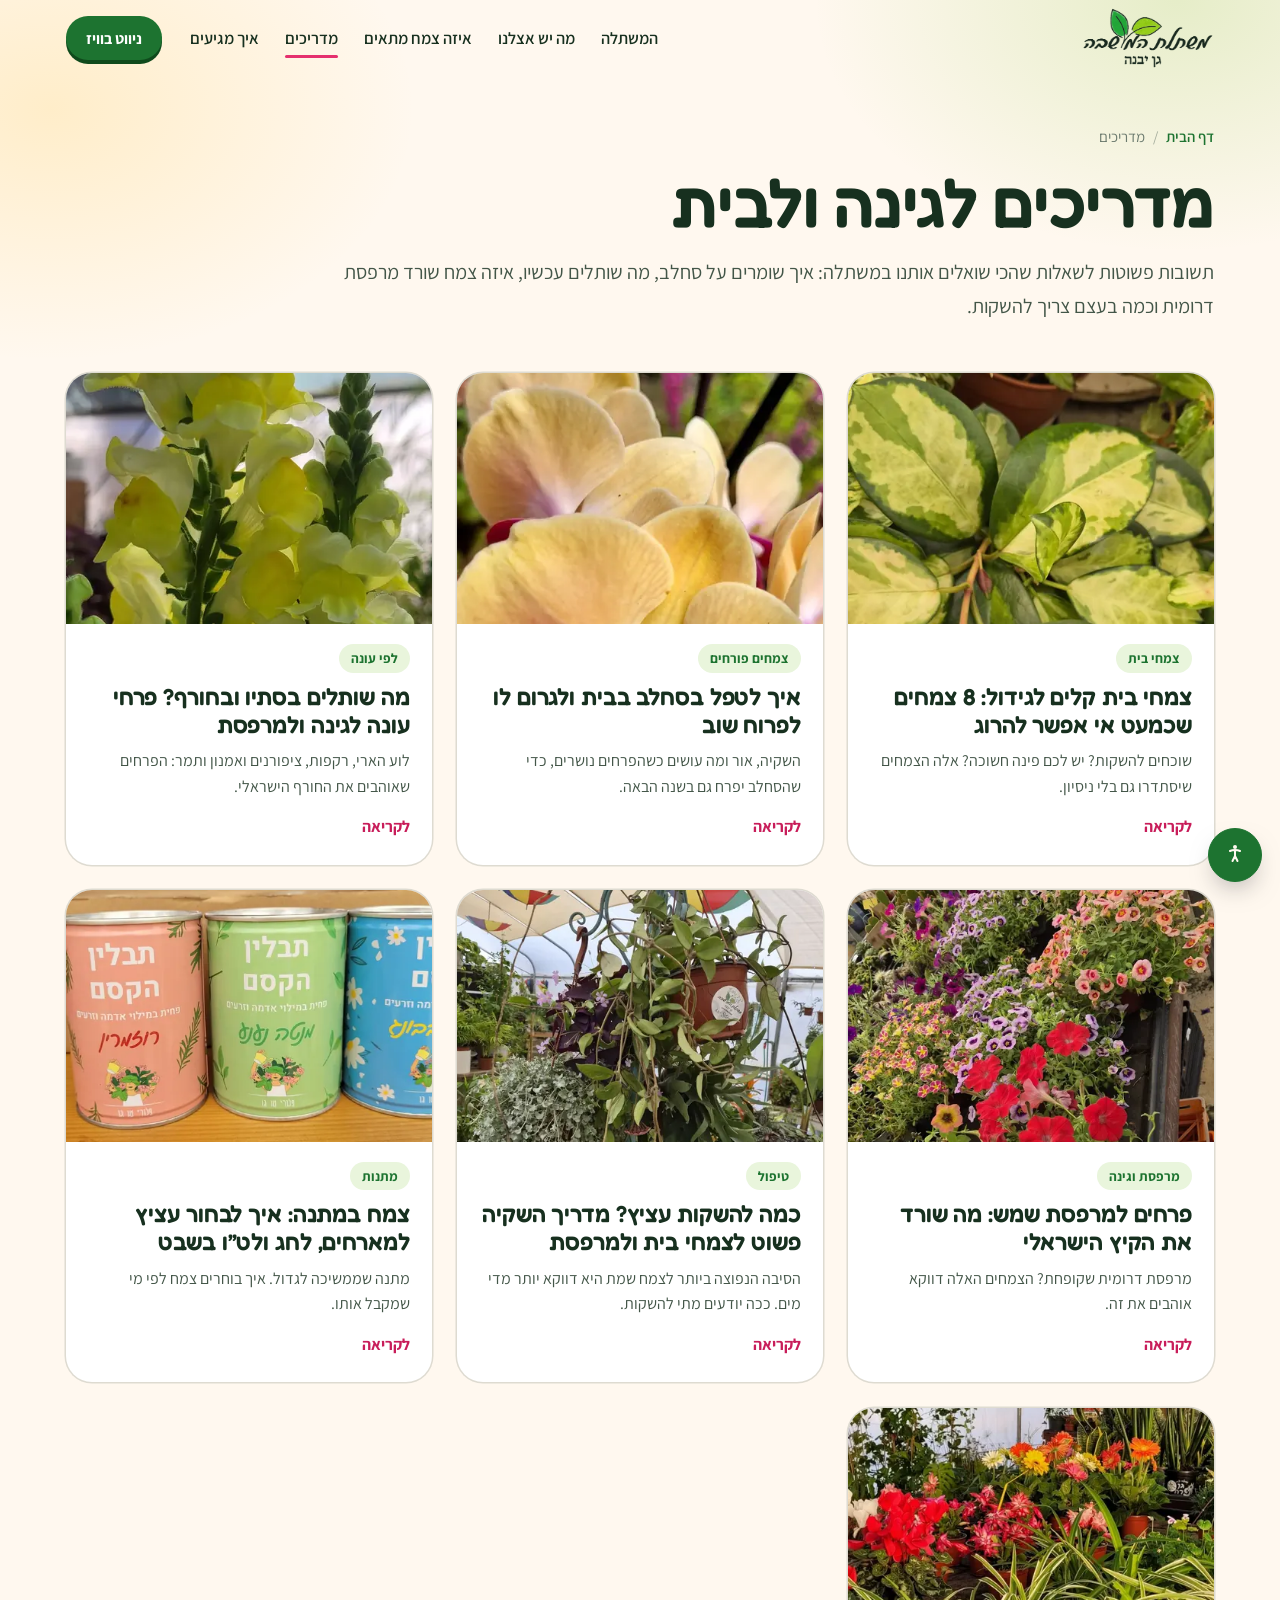
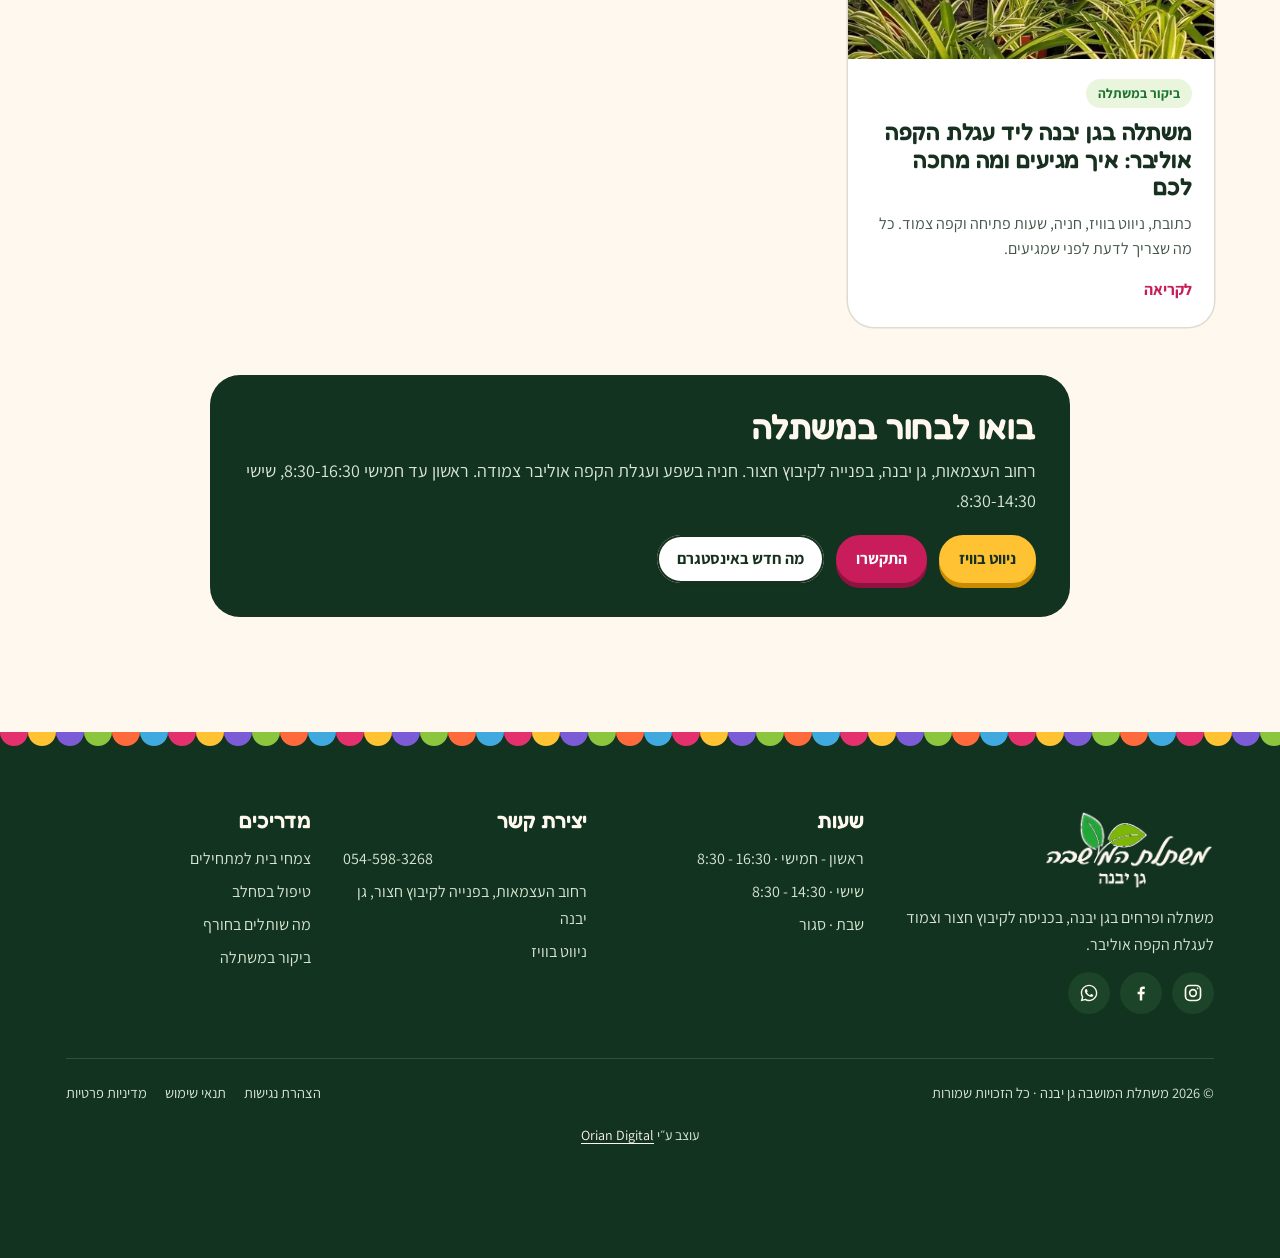
==== blog/index.html @ 73ff0199 "Initial site: Moshava plant nursery, Gan Yavne Co-Authored-By: Claude Opus 5.5 <noreply@anthropic.co" ====
<!DOCTYPE html>
<html lang="he" dir="rtl" data-base="../">
<head>
<meta charset="UTF-8">
<meta name="viewport" content="width=device-width, initial-scale=1">
<meta http-equiv="Content-Security-Policy" content="default-src 'self'; base-uri 'self'; object-src 'none'; form-action 'self'; frame-src 'none'; img-src 'self' data:; script-src 'self'; style-src 'self' 'unsafe-inline'; font-src 'self'; connect-src 'self'; upgrade-insecure-requests">
<meta name="referrer" content="strict-origin-when-cross-origin">
<title>מדריכים לגינה ולבית | משתלת המושבה גן יבנה</title>
<meta name="description" content="מדריכים לגינה ולבית ממשתלת המושבה בגן יבנה: צמחי בית למתחילים, טיפול בסחלב, מה שותלים בכל עונה, פרחים למרפסת שמש, השקיה נכונה ורעיונות לצמח במתנה.">
<link rel="canonical" href="https://oriantoledano-ship-it.github.io/moshava-nursery/blog/">
<meta name="robots" content="index, follow, max-image-preview:large">
<meta property="og:type" content="website">
<meta property="og:locale" content="he_IL">
<meta property="og:site_name" content="משתלת המושבה גן יבנה">
<meta property="og:title" content="מדריכים לגינה ולבית | משתלת המושבה גן יבנה">
<meta property="og:description" content="מדריכים לגינה ולבית ממשתלת המושבה בגן יבנה: צמחי בית למתחילים, טיפול בסחלב, מה שותלים בכל עונה, פרחים למרפסת שמש, השקיה נכונה ורעיונות לצמח במתנה.">
<meta property="og:url" content="https://oriantoledano-ship-it.github.io/moshava-nursery/blog/">
<meta property="og:image" content="https://oriantoledano-ship-it.github.io/moshava-nursery/assets/img/og.jpg">
<meta name="twitter:card" content="summary_large_image">
<meta name="theme-color" content="#FFF8EF">
<link rel="icon" href="../favicon.ico" sizes="any">
<link rel="icon" type="image/png" sizes="32x32" href="../assets/img/favicon-32.png">
<link rel="icon" type="image/png" sizes="192x192" href="../assets/img/favicon-192.png">
<link rel="apple-touch-icon" href="../assets/img/apple-touch-icon.png">
<script src="../assets/framebust.js"></script>
<script src="../assets/boot.js?v=1"></script>
<link rel="preload" href="../assets/fonts/fredoka-400-700-hebrew.woff2" as="font" type="font/woff2" crossorigin>
<link rel="stylesheet" href="../assets/fonts.css?v=1">
<link rel="stylesheet" href="../assets/site.css?v=1">
<link rel="stylesheet" href="../assets/a11y.css?v=1">
<script src="../assets/a11y.js?v=1"></script>
<script type="application/ld+json">
{"@context":"https://schema.org","@graph":[{"@type":"Blog","name":"מדריכים מהמשתלה","url":"https://oriantoledano-ship-it.github.io/moshava-nursery/blog/","inLanguage":"he-IL","publisher":{"@type":"Organization","name":"משתלת המושבה גן יבנה","url":"https://oriantoledano-ship-it.github.io/moshava-nursery/","logo":{"@type":"ImageObject","url":"https://oriantoledano-ship-it.github.io/moshava-nursery/assets/img/logo.png"}},"blogPost":[{"@type":"BlogPosting","headline":"צמחי בית קלים לגידול: 8 צמחים שכמעט אי אפשר להרוג","url":"https://oriantoledano-ship-it.github.io/moshava-nursery/blog/house-plants-for-beginners.html","datePublished":"2026-10-22"},{"@type":"BlogPosting","headline":"איך לטפל בסחלב בבית ולגרום לו לפרוח שוב","url":"https://oriantoledano-ship-it.github.io/moshava-nursery/blog/orchid-care.html","datePublished":"2026-10-22"},{"@type":"BlogPosting","headline":"מה שותלים בסתיו ובחורף? פרחי עונה לגינה ולמרפסת","url":"https://oriantoledano-ship-it.github.io/moshava-nursery/blog/autumn-winter-planting.html","datePublished":"2026-10-22"},{"@type":"BlogPosting","headline":"פרחים למרפסת שמש: מה שורד את הקיץ הישראלי","url":"https://oriantoledano-ship-it.github.io/moshava-nursery/blog/sun-balcony-flowers.html","datePublished":"2026-10-22"},{"@type":"BlogPosting","headline":"כמה להשקות עציץ? מדריך השקיה פשוט לצמחי בית ולמרפסת","url":"https://oriantoledano-ship-it.github.io/moshava-nursery/blog/watering-guide.html","datePublished":"2026-10-22"},{"@type":"BlogPosting","headline":"צמח במתנה: איך לבחור עציץ למארחים, לחג ולט״ו בשבט","url":"https://oriantoledano-ship-it.github.io/moshava-nursery/blog/plant-gift-guide.html","datePublished":"2026-10-22"},{"@type":"BlogPosting","headline":"משתלה בגן יבנה ליד עגלת הקפה אוליבר: איך מגיעים ומה מחכה לכם","url":"https://oriantoledano-ship-it.github.io/moshava-nursery/blog/nursery-gan-yavne.html","datePublished":"2026-10-22"}]},{"@type":"BreadcrumbList","itemListElement":[{"@type":"ListItem","position":1,"name":"דף הבית","item":"https://oriantoledano-ship-it.github.io/moshava-nursery/"},{"@type":"ListItem","position":2,"name":"מדריכים","item":"https://oriantoledano-ship-it.github.io/moshava-nursery/blog/"}]}]}
</script>
</head>
<body>

<header class="hdr" id="hdr">
  <div class="wrap hdr-in">
    <a href="../" class="brand" aria-label="משתלת המושבה גן יבנה - לעמוד הבית"><img src="../assets/img/logo-360.png" alt="משתלת המושבה גן יבנה" width="360" height="169"></a>
    <nav class="nav" aria-label="ניווט ראשי">
      <a href="../index.html#story">המשתלה</a>
      <a href="../index.html#plants">מה יש אצלנו</a>
      <a href="../index.html#finder">איזה צמח מתאים</a>
      <a href="../blog/" aria-current="page">מדריכים</a>
      <a href="../index.html#visit">איך מגיעים</a>
    </nav>
    <a class="btn btn--leaf hdr-cta" href="https://waze.com/ul?ll=31.7855279,34.7253582&amp;navigate=yes" target="_blank" rel="noopener noreferrer">ניווט בוויז</a>
    <button class="burger" type="button" aria-label="פתיחת תפריט" aria-expanded="false" aria-controls="drawer"><span></span><span></span><span></span></button>
  </div>
</header>

<div class="drawer" id="drawer" aria-hidden="true">
  <div class="scallop" aria-hidden="true"></div>
  <a href="../index.html#story">המשתלה</a>
  <a href="../index.html#plants">מה יש אצלנו</a>
  <a href="../index.html#finder">איזה צמח מתאים</a>
  <a href="../blog/" aria-current="page">מדריכים</a>
  <a href="../index.html#visit">איך מגיעים</a>
  <a class="btn btn--sun" href="tel:+972545983268">התקשרו: <span dir="ltr">054-598-3268</span></a>
</div>

<main id="top">
<section class="page-top">
  <div class="wrap">
    <ol class="crumbs" aria-label="פירורי לחם"><li><a href="../">דף הבית</a></li><li aria-current="page">מדריכים</li></ol>
    <h1>מדריכים לגינה ולבית</h1>
    <p class="lede">תשובות פשוטות לשאלות שהכי שואלים אותנו במשתלה: איך שומרים על סחלב, מה שותלים עכשיו, איזה צמח שורד מרפסת דרומית וכמה בעצם צריך להשקות.</p>
  </div>
</section>
<section class="sec blog-list" aria-label="כל המדריכים">
  <div class="wrap">
    <ul class="posts">
      <li class="rv"><a class="post-card" href="house-plants-for-beginners.html"><div class="pc-img"><img src="../assets/img/b-beginners-480.webp" srcset="../assets/img/b-beginners-480.webp 480w, ../assets/img/b-beginners-960.webp 960w" sizes="(max-width: 640px) 92vw, (max-width: 900px) 46vw, 380px" width="480" height="600" alt="צמח בית עם עלים מגוונים בירוק וצהוב במשתלת המושבה" loading="lazy" decoding="async"></div><div class="pc-body"><span class="pc-kind">צמחי בית</span><h3>צמחי בית קלים לגידול: 8 צמחים שכמעט אי אפשר להרוג</h3><p>שוכחים להשקות? יש לכם פינה חשוכה? אלה הצמחים שיסתדרו גם בלי ניסיון.</p><span class="pc-more">לקריאה</span></div></a></li><li class="rv"><a class="post-card" href="orchid-care.html"><div class="pc-img"><img src="../assets/img/b-orchid-480.webp" srcset="../assets/img/b-orchid-480.webp 480w, ../assets/img/b-orchid-960.webp 960w" sizes="(max-width: 640px) 92vw, (max-width: 900px) 46vw, 380px" width="480" height="600" alt="סחלב בגוון אפרסק פורח במשתלת המושבה" loading="lazy" decoding="async"></div><div class="pc-body"><span class="pc-kind">צמחים פורחים</span><h3>איך לטפל בסחלב בבית ולגרום לו לפרוח שוב</h3><p>השקיה, אור ומה עושים כשהפרחים נושרים, כדי שהסחלב יפרח גם בשנה הבאה.</p><span class="pc-more">לקריאה</span></div></a></li><li class="rv"><a class="post-card" href="autumn-winter-planting.html"><div class="pc-img"><img src="../assets/img/b-autumn-480.webp" srcset="../assets/img/b-autumn-480.webp 480w, ../assets/img/b-autumn-960.webp 960w" sizes="(max-width: 640px) 92vw, (max-width: 900px) 46vw, 380px" width="480" height="600" alt="לוע הארי צהוב פורח במשתלת המושבה" loading="lazy" decoding="async"></div><div class="pc-body"><span class="pc-kind">לפי עונה</span><h3>מה שותלים בסתיו ובחורף? פרחי עונה לגינה ולמרפסת</h3><p>לוע הארי, רקפות, ציפורנים ואמנון ותמר: הפרחים שאוהבים את החורף הישראלי.</p><span class="pc-more">לקריאה</span></div></a></li><li class="rv"><a class="post-card" href="sun-balcony-flowers.html"><div class="pc-img"><img src="../assets/img/b-sun-480.webp" srcset="../assets/img/b-sun-480.webp 480w, ../assets/img/b-sun-960.webp 960w" sizes="(max-width: 640px) 92vw, (max-width: 900px) 46vw, 380px" width="480" height="600" alt="פטוניות ופרחים אדומים על שולחן במשתלת המושבה" loading="lazy" decoding="async"></div><div class="pc-body"><span class="pc-kind">מרפסת וגינה</span><h3>פרחים למרפסת שמש: מה שורד את הקיץ הישראלי</h3><p>מרפסת דרומית שקופחת? הצמחים האלה דווקא אוהבים את זה.</p><span class="pc-more">לקריאה</span></div></a></li><li class="rv"><a class="post-card" href="watering-guide.html"><div class="pc-img"><img src="../assets/img/b-water-480.webp" srcset="../assets/img/b-water-480.webp 480w, ../assets/img/b-water-960.webp 960w" sizes="(max-width: 640px) 92vw, (max-width: 900px) 46vw, 380px" width="480" height="600" alt="צמחי תלייה ירוקים בחממה של משתלת המושבה" loading="lazy" decoding="async"></div><div class="pc-body"><span class="pc-kind">טיפול</span><h3>כמה להשקות עציץ? מדריך השקיה פשוט לצמחי בית ולמרפסת</h3><p>הסיבה הנפוצה ביותר לצמח שמת היא דווקא יותר מדי מים. ככה יודעים מתי להשקות.</p><span class="pc-more">לקריאה</span></div></a></li><li class="rv"><a class="post-card" href="plant-gift-guide.html"><div class="pc-img"><img src="../assets/img/b-gift-640.webp" srcset="../assets/img/b-gift-640.webp 640w, ../assets/img/b-gift-1200.webp 1200w" sizes="(max-width: 640px) 92vw, (max-width: 900px) 46vw, 380px" width="640" height="360" alt="ערכות גידול תבלינים בפחיות צבעוניות במשתלת המושבה" loading="lazy" decoding="async"></div><div class="pc-body"><span class="pc-kind">מתנות</span><h3>צמח במתנה: איך לבחור עציץ למארחים, לחג ולט״ו בשבט</h3><p>מתנה שממשיכה לגדול. איך בוחרים צמח לפי מי שמקבל אותו.</p><span class="pc-more">לקריאה</span></div></a></li><li class="rv"><a class="post-card" href="nursery-gan-yavne.html"><div class="pc-img"><img src="../assets/img/b-visit-480.webp" srcset="../assets/img/b-visit-480.webp 480w, ../assets/img/b-visit-960.webp 960w" sizes="(max-width: 640px) 92vw, (max-width: 900px) 46vw, 380px" width="480" height="600" alt="מטריות צבעוניות מעל שולחנות צמחים בחממה של משתלת המושבה" loading="lazy" decoding="async"></div><div class="pc-body"><span class="pc-kind">ביקור במשתלה</span><h3>משתלה בגן יבנה ליד עגלת הקפה אוליבר: איך מגיעים ומה מחכה לכם</h3><p>כתובת, ניווט בוויז, חניה, שעות פתיחה וקפה צמוד. כל מה שצריך לדעת לפני שמגיעים.</p><span class="pc-more">לקריאה</span></div></a></li>
    </ul>

<aside class="cta-box">
  <h2>בואו לבחור במשתלה</h2>
  <p>רחוב העצמאות, גן יבנה, בפנייה לקיבוץ חצור. חניה בשפע ועגלת הקפה אוליבר צמודה. ראשון עד חמישי <span dir="ltr">8:30-16:30</span>, שישי <span dir="ltr">8:30-14:30</span>.</p>
  <div class="where-btns">
    <a class="btn btn--sun" href="https://waze.com/ul?ll=31.7855279,34.7253582&amp;navigate=yes" target="_blank" rel="noopener noreferrer">ניווט בוויז</a>
    <a class="btn" href="tel:+972545983268">התקשרו</a>
    <a class="btn btn--ghost" href="https://www.instagram.com/moshava.plant.nursery/" target="_blank" rel="noopener noreferrer">מה חדש באינסטגרם</a>
  </div>
</aside>
  </div>
</section>
</main>

<footer class="foot">
  <div class="scallop" aria-hidden="true"></div>
  <div class="wrap">
    <div class="foot-top">
      <div class="foot-brand">
        <img src="../assets/img/logo-360-light.png" alt="משתלת המושבה גן יבנה" width="360" height="169" loading="lazy">
        <p>משתלה ופרחים בגן יבנה, בכניסה לקיבוץ חצור וצמוד לעגלת הקפה אוליבר.</p>
        <div class="socials">
          <a href="https://www.instagram.com/moshava.plant.nursery/" target="_blank" rel="noopener noreferrer" aria-label="אינסטגרם"><svg viewBox="0 0 24 24" fill="none" stroke="currentColor" stroke-width="2" aria-hidden="true"><rect x="3" y="3" width="18" height="18" rx="5"/><circle cx="12" cy="12" r="4"/><circle cx="17.5" cy="6.5" r="1" fill="currentColor" stroke="none"/></svg></a>
          <a href="https://www.facebook.com/profile.php?id=61574868822469" target="_blank" rel="noopener noreferrer" aria-label="פייסבוק"><svg viewBox="0 0 24 24" fill="currentColor" aria-hidden="true"><path d="M13.5 21v-7.5h2.6l.4-3h-3V8.6c0-.9.3-1.5 1.5-1.5h1.6V4.4c-.3 0-1.2-.1-2.3-.1-2.3 0-3.8 1.4-3.8 3.9v2.3H7.9v3h2.6V21h3z"/></svg></a>
          <a href="https://wa.me/972545983268" target="_blank" rel="noopener noreferrer" aria-label="וואטסאפ"><svg viewBox="0 0 24 24" fill="currentColor" aria-hidden="true"><path d="M12.04 2C6.58 2 2.13 6.45 2.13 11.91c0 1.75.46 3.45 1.32 4.95L2.05 22l5.25-1.38c1.45.79 3.08 1.21 4.74 1.21 5.46 0 9.91-4.45 9.91-9.91C21.95 6.45 17.5 2 12.04 2zm.01 1.67c4.55 0 8.24 3.69 8.24 8.24 0 4.55-3.69 8.24-8.24 8.24-1.48 0-2.93-.39-4.19-1.15l-.3-.17-3.12.82.83-3.04-.2-.31a8.188 8.188 0 0 1-1.26-4.38c.01-4.55 3.7-8.25 8.24-8.25zM8.53 7.33c-.16 0-.43.06-.66.31-.22.25-.87.86-.87 2.07 0 1.22.89 2.39 1 2.56.14.17 1.76 2.67 4.25 3.73.59.27 1.05.42 1.41.53.59.19 1.13.16 1.56.1.48-.07 1.46-.6 1.67-1.18.21-.58.21-1.07.15-1.18-.07-.1-.23-.16-.48-.27-.25-.14-1.47-.74-1.69-.82-.23-.08-.37-.12-.56.12-.16.25-.64.81-.78.97-.15.17-.29.19-.53.07-.26-.13-1.06-.39-2-1.23-.74-.66-1.23-1.47-1.38-1.72-.12-.24-.01-.39.11-.5.11-.11.27-.29.37-.44.13-.14.17-.25.25-.41.08-.17.04-.31-.02-.43-.06-.11-.56-1.35-.77-1.84-.2-.48-.4-.42-.56-.43-.14 0-.3-.01-.47-.01z"/></svg></a>
        </div>
      </div>
      <div class="foot-col">
        <h3>שעות</h3>
        <p>ראשון - חמישי · <span dir="ltr">8:30 - 16:30</span></p>
        <p>שישי · <span dir="ltr">8:30 - 14:30</span></p>
        <p>שבת · סגור</p>
      </div>
      <div class="foot-col">
        <h3>יצירת קשר</h3>
        <a href="tel:+972545983268" dir="ltr">054-598-3268</a>
        <p>רחוב העצמאות, בפנייה לקיבוץ חצור, גן יבנה</p>
        <a href="https://waze.com/ul?ll=31.7855279,34.7253582&amp;navigate=yes" target="_blank" rel="noopener noreferrer">ניווט בוויז</a>
      </div>
      <div class="foot-col">
        <h3>מדריכים</h3>
        <a href="../blog/house-plants-for-beginners.html">צמחי בית למתחילים</a>
        <a href="../blog/orchid-care.html">טיפול בסחלב</a>
        <a href="../blog/autumn-winter-planting.html">מה שותלים בחורף</a>
        <a href="../blog/nursery-gan-yavne.html">ביקור במשתלה</a>
      </div>
    </div>
    <div class="foot-bottom">
      <span>© <span data-year>2026</span> משתלת המושבה גן יבנה · כל הזכויות שמורות</span>
      <nav class="foot-legal" aria-label="מסמכים משפטיים">
        <a href="../accessibility.html">הצהרת נגישות</a>
        <a href="../terms.html">תנאי שימוש</a>
        <a href="../privacy.html">מדיניות פרטיות</a>
      </nav>
    </div>
    <div class="foot-credit">עוצב ע״י <a href="https://wa.me/972525372958" target="_blank" rel="noopener noreferrer">Orian Digital</a></div>
  </div>
</footer>

<div class="mcta" aria-hidden="true">
  <a href="https://waze.com/ul?ll=31.7855279,34.7253582&amp;navigate=yes" class="btn btn--leaf mcta-go" target="_blank" rel="noopener noreferrer" tabindex="-1">ניווט למשתלה</a>
  <a href="tel:+972545983268" class="btn mcta-tel" tabindex="-1" aria-label="התקשרו"><svg viewBox="0 0 24 24" fill="currentColor"><path d="M6.6 3.5h2.6l1.4 4.3-2 1.4a12 12 0 0 0 6.2 6.2l1.4-2 4.3 1.4v2.6a2 2 0 0 1-2.2 2A16.5 16.5 0 0 1 4.6 5.7a2 2 0 0 1 2-2.2z"/></svg></a>
</div>

<button class="a11y-btn" type="button" aria-label="פתיחת תפריט נגישות" aria-expanded="false" aria-controls="a11yPanel">
  <svg viewBox="0 0 24 24" width="24" height="24" aria-hidden="true"><circle cx="12" cy="4" r="2" fill="currentColor"/><path d="M12 7c-3 0-5 1-5 1M12 7c3 0 5 1 5 1M12 7v6m0 0l-2.5 5M12 13l2.5 5" stroke="currentColor" stroke-width="2" fill="none" stroke-linecap="round"/></svg>
</button>
<div class="a11y-panel" id="a11yPanel" role="dialog" aria-label="הגדרות נגישות" aria-hidden="true">
  <h2 class="a11y-title">נגישות</h2>
  <div class="a11y-row"><span>ניגודיות גבוהה</span><div class="a11y-seg" role="group" aria-label="ניגודיות"><button class="a11y-chip" type="button" data-key="contrast" data-val="normal" aria-pressed="true">רגילה</button><button class="a11y-chip" type="button" data-key="contrast" data-val="high" aria-pressed="false">גבוהה</button></div></div>
  <div class="a11y-row"><span>גודל טקסט</span><div class="a11y-seg" role="group" aria-label="גודל טקסט"><button class="a11y-chip" type="button" data-key="text" data-val="normal" aria-pressed="true">רגיל</button><button class="a11y-chip" type="button" data-key="text" data-val="large" aria-pressed="false">גדול</button></div></div>
  <div class="a11y-row"><span>הדגשת קישורים</span><div class="a11y-seg" role="group" aria-label="הדגשת קישורים"><button class="a11y-chip" type="button" data-key="links" data-val="off" aria-pressed="true">כבוי</button><button class="a11y-chip" type="button" data-key="links" data-val="on" aria-pressed="false">דלוק</button></div></div>
  <div class="a11y-row"><span>עצירת אנימציות</span><div class="a11y-seg" role="group" aria-label="עצירת אנימציות"><button class="a11y-chip" type="button" data-key="motion" data-val="on" aria-pressed="true">דלוקות</button><button class="a11y-chip" type="button" data-key="motion" data-val="off" aria-pressed="false">עצורות</button></div></div>
  <button class="a11y-reset" type="button">איפוס הגדרות</button>
  <a class="a11y-statement" href="../accessibility.html">הצהרת נגישות</a>
</div>

<script src="../assets/site.js?v=1"></script>
</body>
</html>
---- assets/fonts.css ----
@font-face{font-family:'Fredoka';font-style:normal;font-weight:400 700;font-display:swap;src:url(fonts/fredoka-400-700-hebrew.woff2) format('woff2');unicode-range:U+0307-0308, U+0590-05FF, U+200C-2010, U+20AA, U+25CC, U+FB1D-FB4F}
@font-face{font-family:'Fredoka';font-style:normal;font-weight:400 700;font-display:swap;src:url(fonts/fredoka-400-700-latin.woff2) format('woff2');unicode-range:U+0000-00FF, U+0131, U+0152-0153, U+02BB-02BC, U+02C6, U+02DA, U+02DC, U+0304, U+0308, U+0329, U+2000-206F, U+20AC, U+2122, U+2191, U+2193, U+2212, U+2215, U+FEFF, U+FFFD}
@font-face{font-family:'Playpen';font-style:normal;font-weight:400 700;font-display:swap;src:url(fonts/playpen-400-700-hebrew.woff2) format('woff2');unicode-range:U+0307-0308, U+0590-05FF, U+200C-2010, U+20AA, U+25CC, U+FB1D-FB4F}
@font-face{font-family:'Assistant';font-style:normal;font-weight:400 800;font-display:swap;src:url(fonts/assistant-400-800-hebrew.woff2) format('woff2');unicode-range:U+0307-0308, U+0590-05FF, U+200C-2010, U+20AA, U+25CC, U+FB1D-FB4F}
@font-face{font-family:'Assistant';font-style:normal;font-weight:400 800;font-display:swap;src:url(fonts/assistant-400-800-latin.woff2) format('woff2');unicode-range:U+0000-00FF, U+0131, U+0152-0153, U+02BB-02BC, U+02C6, U+02DA, U+02DC, U+0304, U+0308, U+0329, U+2000-206F, U+20AC, U+2122, U+2191, U+2193, U+2212, U+2215, U+FEFF, U+FFFD}
---- assets/site.css ----
/* משתלת המושבה - colours from the logo's two leaves and the flowers on the greenhouse tables,
   the scalloped edge from the coloured umbrellas hanging under the greenhouse roof. */

:root {
  --paper: #FFF8EF;
  --paper-2: #FFF0E2;
  --blush: #FFE5EC;
  --mint: #E9F5DC;
  --butter: #FFF1C2;
  --ink: #17301F;
  --ink-soft: #435648;
  --ink-faint: #6B7A6E;
  --line: rgba(23, 48, 31, .14);
  --leaf: #2E9E3E;
  --leaf-deep: #1D7330;
  --lime: #8CC63F;
  --rose: #E5306E;
  --rose-deep: #C81D5A;
  --sun: #FFC233;
  --lilac: #7B5CD6;
  --coral: #FF6A3D;
  --sky: #3FA9E0;
  --forest: #12331F;
  --forest-2: #1B4429;
  --cream-text: #FFF8EF;
  --cream-soft: #D8E6D3;

  --display: 'Fredoka', 'Assistant', system-ui, sans-serif;
  --hand: 'Playpen', 'Assistant', system-ui, sans-serif;
  --sans: 'Assistant', system-ui, sans-serif;

  --r: 26px;
  --hdr: 76px;
  --scallop: url("data:image/svg+xml,%3Csvg xmlns='http://www.w3.org/2000/svg' viewBox='0 0 168 22'%3E%3Cpath d='M0 0a14 14 0 0 0 28 0z' fill='%23E5306E'/%3E%3Cpath d='M28 0a14 14 0 0 0 28 0z' fill='%23FFC233'/%3E%3Cpath d='M56 0a14 14 0 0 0 28 0z' fill='%237B5CD6'/%3E%3Cpath d='M84 0a14 14 0 0 0 28 0z' fill='%238CC63F'/%3E%3Cpath d='M112 0a14 14 0 0 0 28 0z' fill='%23FF6A3D'/%3E%3Cpath d='M140 0a14 14 0 0 0 28 0z' fill='%233FA9E0'/%3E%3C/svg%3E");
}

*, *::before, *::after { box-sizing: border-box; margin: 0; padding: 0; }
html { -webkit-text-size-adjust: 100%; -webkit-font-smoothing: antialiased; -moz-osx-font-smoothing: grayscale; }
body {
  background: var(--paper);
  color: var(--ink);
  font-family: var(--sans);
  font-size: 18px;
  line-height: 1.7;
  overflow-x: hidden;
}
img, video, svg { display: block; max-width: 100%; }
img { height: auto; }
a { color: inherit; text-decoration: none; }
button { font: inherit; color: inherit; background: none; border: 0; cursor: pointer; }
:focus-visible { outline: 3px solid var(--lilac); outline-offset: 3px; border-radius: 6px; }
::selection { background: var(--sun); color: var(--ink); }

.wrap { max-width: 1220px; margin: 0 auto; padding: 0 clamp(16px, 4vw, 36px); }
.sec { position: relative; padding: clamp(76px, 9vw, 124px) 0; }

h1, h2, h3 { font-family: var(--display); font-weight: 600; line-height: 1.08; letter-spacing: -.005em; }
h2 { font-size: clamp(36px, 5.2vw, 60px); }
h2 em, h1 em { font-style: normal; position: relative; white-space: nowrap; color: var(--rose); }
h2 em::after {
  content: '';
  position: absolute;
  inset-inline: -2%;
  bottom: -.12em;
  height: .32em;
  background: url("data:image/svg+xml,%3Csvg xmlns='http://www.w3.org/2000/svg' viewBox='0 0 200 16' preserveAspectRatio='none'%3E%3Cpath d='M3 11c40-7 85-9 194-5' stroke='%23FFC233' stroke-width='6' fill='none' stroke-linecap='round'/%3E%3C/svg%3E") no-repeat center / 100% 100%;
  z-index: -1;
}
.sec-head { max-width: 760px; margin-bottom: clamp(36px, 5vw, 56px); }
.sec-head.is-center { margin-inline: auto; text-align: center; }
.lede { margin-top: 16px; font-size: clamp(18px, 1.6vw, 20px); color: var(--ink-soft); }

.scallop { height: 22px; background: var(--scallop) repeat-x 0 0 / 168px 22px; }
.scallop--up { transform: scaleY(-1); }

/* ---------- buttons ---------- */
.btn {
  --b: var(--rose-deep);
  --s: #8F1240;
  display: inline-flex;
  align-items: center;
  justify-content: center;
  gap: 10px;
  min-height: 52px;
  padding: 12px 26px;
  border-radius: 100px;
  background: var(--b);
  color: #fff;
  font-weight: 700;
  font-size: 17px;
  line-height: 1.2;
  box-shadow: 0 5px 0 var(--s);
  transition: transform .18s ease, box-shadow .18s ease, background .2s ease;
}
.btn:hover { transform: translateY(-2px); box-shadow: 0 7px 0 var(--s); }
.btn:active { transform: translateY(4px); box-shadow: 0 1px 0 var(--s); }
.btn svg { width: 20px; height: 20px; flex: none; }
.btn--leaf { --b: var(--leaf-deep); --s: #0F4A1C; }
.btn--sun { --b: var(--sun); --s: #C98C00; color: var(--ink); }
.btn--ghost { background: #fff; color: var(--ink); box-shadow: 0 5px 0 var(--line), inset 0 0 0 2px var(--ink); }
.btn--ghost:hover { box-shadow: 0 7px 0 var(--line), inset 0 0 0 2px var(--ink); }
.btn--ghost:active { box-shadow: 0 1px 0 var(--line), inset 0 0 0 2px var(--ink); }

/* plant stake label, like the yellow tags pushed into the pots at the nursery */
.tag {
  position: absolute;
  z-index: 3;
  display: inline-block;
  padding: 6px 14px 7px;
  border-radius: 8px;
  background: var(--sun);
  color: var(--ink);
  font-family: var(--hand);
  font-size: 15px;
  font-weight: 600;
  line-height: 1.25;
  white-space: nowrap;
  box-shadow: 0 6px 14px -8px rgba(23, 48, 31, .6);
}
.tag::after {
  content: '';
  position: absolute;
  top: 100%;
  inset-inline-start: 50%;
  width: 6px;
  height: 18px;
  margin-inline-start: -3px;
  background: inherit;
  border-radius: 0 0 3px 3px;
  filter: brightness(.9);
}
.tag--rose { background: #FF8FB1; }
.tag--lime { background: #C6EA8B; }
.tag--sky { background: #A6DCF7; }

/* ---------- header ---------- */
.hdr {
  position: fixed;
  inset: 0 0 auto;
  z-index: 100;
  height: var(--hdr);
  transition: background .3s ease, box-shadow .3s ease;
}
.hdr.is-stuck { background: rgba(255, 248, 239, .96); box-shadow: 0 1px 0 var(--line); }
.hdr-in { height: 100%; display: flex; align-items: center; gap: 28px; }
.brand img { width: 132px; height: auto; }
.nav { display: flex; gap: 26px; margin-inline-start: auto; font-weight: 600; font-size: 16.5px; }
.nav a { position: relative; padding: 6px 0; }
.nav a::after { content: ''; position: absolute; inset-inline: 0; bottom: 0; height: 3px; border-radius: 3px; background: var(--rose); transform: scaleX(0); transition: transform .25s ease; }
.nav a:hover::after, .nav a[aria-current="page"]::after { transform: scaleX(1); }
.hdr-cta { min-height: 44px; padding: 8px 20px; font-size: 15.5px; box-shadow: 0 4px 0 #0F4A1C; }
.burger { display: none; width: 46px; height: 46px; margin-inline-start: auto; border-radius: 50%; background: var(--ink); position: relative; }
.burger span { position: absolute; inset-inline-start: 13px; width: 20px; height: 2px; border-radius: 2px; background: var(--paper); transition: transform .25s ease, opacity .2s ease; }
.burger span:nth-child(1) { top: 17px; }
.burger span:nth-child(2) { top: 22px; }
.burger span:nth-child(3) { top: 27px; }
.hdr.is-open .burger span:nth-child(1) { transform: translateY(5px) rotate(45deg); }
.hdr.is-open .burger span:nth-child(2) { opacity: 0; }
.hdr.is-open .burger span:nth-child(3) { transform: translateY(-5px) rotate(-45deg); }
.hdr.is-open { background: transparent; box-shadow: none; }

.drawer {
  position: fixed;
  inset: 0;
  z-index: 90;
  padding: calc(var(--hdr) + 30px) 28px 40px;
  background: var(--forest);
  color: var(--cream-text);
  display: flex;
  flex-direction: column;
  gap: 6px;
  visibility: hidden;
  opacity: 0;
  transition: opacity .3s ease, visibility .3s ease;
}
.drawer.is-open { visibility: visible; opacity: 1; }
.drawer a:not(.btn) { font-family: var(--display); font-size: 34px; font-weight: 600; padding: 6px 0; }
.drawer .btn { margin-top: 22px; align-self: flex-start; }
.drawer .scallop { position: absolute; inset: 0 0 auto; }

/* ---------- hero ---------- */
.hero {
  position: relative;
  padding: calc(var(--hdr) + clamp(26px, 5vw, 56px)) 0 clamp(64px, 8vw, 104px);
  overflow: hidden;
  background:
    radial-gradient(520px 420px at 6% 18%, rgba(255, 194, 51, .28), transparent 70%),
    radial-gradient(560px 460px at 0% 92%, rgba(229, 48, 110, .14), transparent 70%),
    radial-gradient(620px 520px at 98% 4%, rgba(140, 198, 63, .24), transparent 70%),
    var(--paper);
}
.hero .wrap { display: grid; grid-template-columns: 1.02fr 1fr; gap: clamp(28px, 4vw, 64px); align-items: center; }
.hero-txt { position: relative; z-index: 2; }
.h1-name { display: block; font-size: clamp(54px, 8.6vw, 112px); line-height: .98; font-weight: 700; color: var(--ink); }
.h1-sub { display: block; margin-top: 12px; font-size: clamp(24px, 3vw, 36px); font-weight: 500; color: var(--leaf-deep); }
.hero-lead { margin-top: 22px; max-width: 34em; font-size: clamp(18px, 1.7vw, 21px); color: var(--ink-soft); }
.hero-cta { display: flex; flex-wrap: wrap; gap: 14px; margin-top: 30px; }
.facts { display: flex; flex-wrap: wrap; gap: 10px; margin-top: 30px; list-style: none; }
.facts li {
  display: inline-flex;
  align-items: center;
  gap: 8px;
  padding: 8px 15px 8px 17px;
  border-radius: 100px;
  background: #fff;
  font-weight: 600;
  font-size: 15.5px;
  box-shadow: 0 0 0 1.5px var(--line);
}
.facts svg { width: 20px; height: 20px; flex: none; }
.open-badge { display: inline-flex; align-items: center; gap: 8px; margin-bottom: 18px; padding: 6px 14px; border-radius: 100px; background: var(--blush); color: var(--rose-deep); font-weight: 700; font-size: 15px; }
.open-badge::before { content: ''; width: 9px; height: 9px; border-radius: 50%; background: currentColor; }
.open-badge.is-open { background: var(--mint); color: var(--leaf-deep); }

.collage { position: relative; height: clamp(500px, 50vw, 640px); }
.hc { position: absolute; margin: 0; border-radius: var(--r); box-shadow: 0 26px 50px -26px rgba(23, 48, 31, .55); background: var(--mint); }
.hc img { width: 100%; height: 100%; object-fit: cover; border-radius: inherit; }
.hc-1 { width: 46%; aspect-ratio: 4 / 5; inset-inline-end: 4%; top: 2%; transform: rotate(-4deg); z-index: 2; }
.hc-2 { width: 38%; aspect-ratio: 4 / 5; inset-inline-start: 2%; top: 0; transform: rotate(5deg); }
.hc-3 { width: 44%; aspect-ratio: 4 / 5; inset-inline-start: 12%; bottom: 0; transform: rotate(-3deg); z-index: 3; }
.hc-4 { width: 36%; aspect-ratio: 4 / 5; inset-inline-end: 0; bottom: 4%; transform: rotate(6deg); z-index: 1; }
.hc .tag { bottom: 26px; inset-inline-start: -10px; transform: rotate(-6deg); }
.hc-2 .tag { inset-inline-start: auto; inset-inline-end: -8px; top: 18px; bottom: auto; transform: rotate(5deg); }
.hc-4 .tag { inset-inline-start: auto; inset-inline-end: 14px; top: -14px; bottom: auto; transform: rotate(-4deg); }

.stamp { position: absolute; z-index: 4; width: 136px; height: 136px; inset-inline-start: 40%; top: 47%; }
.stamp-disc { position: absolute; inset: 0; border-radius: 50%; background: var(--rose-deep); box-shadow: 0 16px 30px -14px rgba(143, 18, 64, .8); }
.stamp svg { position: absolute; inset: 0; width: 100%; height: 100%; }
.stamp-ring { animation: spin 26s linear infinite; transform-origin: 50% 50%; }
.stamp-ring text { direction: ltr; font-family: var(--display); font-weight: 600; font-size: 12.4px; letter-spacing: .06em; fill: #fff; }
.stamp-mid { position: absolute; inset: 0; display: grid; place-items: center; }
.stamp-mid svg { position: static; width: 46px; height: 46px; }
@keyframes spin { to { transform: rotate(360deg); } }

/* entrance */
.js .hero-txt > *, .js .hc, .js .stamp { opacity: 0; }
.hero.is-live .hero-txt > * { animation: rise .8s cubic-bezier(.2, .7, .2, 1) both; }
.hero.is-live .hero-txt > *:nth-child(2) { animation-delay: .08s; }
.hero.is-live .hero-txt > *:nth-child(3) { animation-delay: .16s; }
.hero.is-live .hero-txt > *:nth-child(4) { animation-delay: .24s; }
.hero.is-live .hero-txt > *:nth-child(5) { animation-delay: .32s; }
.hero.is-live .hc { animation: bloom .9s cubic-bezier(.2, .8, .2, 1.05) both; }
.hero.is-live .hc-1 { animation-delay: .15s; --rot: -4deg; }
.hero.is-live .hc-2 { animation-delay: .27s; --rot: 5deg; }
.hero.is-live .hc-3 { animation-delay: .39s; --rot: -3deg; }
.hero.is-live .hc-4 { animation-delay: .51s; --rot: 6deg; }
.hero.is-live .stamp { animation: pop .7s .8s cubic-bezier(.3, 1.4, .5, 1) both; }
@keyframes rise { from { opacity: 0; transform: translateY(26px); } to { opacity: 1; transform: none; } }
@keyframes bloom { from { opacity: 0; transform: translateY(40px) scale(.86) rotate(0deg); } to { opacity: 1; transform: rotate(var(--rot)); } }
@keyframes pop { from { opacity: 0; transform: scale(.4) rotate(-40deg); } to { opacity: 1; transform: none; } }

/* ---------- marquee ---------- */
.marq { overflow: hidden; padding: 22px 0; background: var(--forest); }
.marq-track { display: flex; gap: 14px; width: max-content; animation: marq 46s linear infinite; }
.marq-track span {
  flex: none;
  padding: 8px 20px;
  border-radius: 100px;
  font-family: var(--display);
  font-weight: 600;
  font-size: 20px;
  color: var(--ink);
  background: var(--c, var(--sun));
}
.marq-track span:nth-child(6n+1) { --c: #FF8FB1; }
.marq-track span:nth-child(6n+2) { --c: var(--sun); }
.marq-track span:nth-child(6n+3) { --c: #C6EA8B; }
.marq-track span:nth-child(6n+4) { --c: #CBB8FF; }
.marq-track span:nth-child(6n+5) { --c: #FFB399; }
.marq-track span:nth-child(6n+6) { --c: #A6DCF7; }
@keyframes marq { to { transform: translateX(var(--marq-dist, 50%)); } }

/* ---------- story ---------- */
.story .wrap { display: grid; grid-template-columns: 1.1fr .9fr; gap: clamp(36px, 6vw, 90px); align-items: center; }
.story-txt p { margin-top: 18px; color: var(--ink-soft); }
.story-txt p:first-of-type { margin-top: 22px; }
.quote {
  position: relative;
  margin-top: 30px;
  padding: 22px 26px 22px 22px;
  border-radius: var(--r);
  background: var(--blush);
  font-family: var(--display);
  font-size: clamp(22px, 2.3vw, 28px);
  font-weight: 500;
  line-height: 1.4;
  color: var(--rose-deep);
}
.quote cite { display: block; margin-top: 8px; font-family: var(--sans); font-style: normal; font-size: 15px; font-weight: 600; color: var(--ink-soft); }
.story-media { position: relative; display: grid; grid-template-columns: 1fr .82fr; gap: 16px; align-items: end; }
.reel { position: relative; border-radius: 30px; overflow: hidden; aspect-ratio: 9 / 16; background: var(--forest); box-shadow: 0 30px 60px -30px rgba(23, 48, 31, .6); }
.reel video, .reel img { width: 100%; height: 100%; object-fit: cover; }
.reel .tag { top: 16px; bottom: auto; inset-inline-start: 14px; transform: rotate(-3deg); }
.story-pic { margin: 0 0 40px; border-radius: var(--r); overflow: hidden; aspect-ratio: 4 / 5; transform: rotate(3deg); box-shadow: 0 22px 44px -24px rgba(23, 48, 31, .55); }
.story-pic img { width: 100%; height: 100%; object-fit: cover; }

/* ---------- categories ---------- */
.cats { background: var(--paper-2); }
.cat-grid { display: grid; grid-template-columns: repeat(3, 1fr); gap: clamp(16px, 2vw, 26px); list-style: none; }
.cat {
  --c: var(--rose);
  position: relative;
  overflow: hidden;
  border-radius: var(--r);
  background: #fff;
  box-shadow: 0 0 0 1.5px var(--line);
  transition: transform .3s ease, box-shadow .3s ease;
}
.cat:nth-child(2) { --c: var(--sun); }
.cat:nth-child(3) { --c: var(--lilac); }
.cat:nth-child(4) { --c: var(--lime); }
.cat:nth-child(5) { --c: var(--coral); }
.cat:nth-child(6) { --c: var(--sky); }
.cat-img { aspect-ratio: 5 / 4; overflow: hidden; }
.cat-img img { width: 100%; height: 100%; object-fit: cover; transition: transform .6s ease; }
.cat-body { position: relative; padding: 22px 24px 26px; border-top: 8px solid var(--c); }
.cat h3 { font-size: 26px; }
.cat p { margin-top: 8px; font-size: 16.5px; line-height: 1.6; color: var(--ink-soft); }

/* ---------- plant finder ---------- */
.finder { background: var(--mint); overflow: hidden; }
.fd { display: grid; grid-template-columns: .9fr 1.1fr; gap: clamp(24px, 4vw, 56px); align-items: start; }
.fd-q { display: grid; gap: 28px; padding: clamp(22px, 3vw, 34px); border-radius: 32px; background: #fff; box-shadow: 0 0 0 1.5px var(--line); }
.fd-q fieldset { border: 0; min-width: 0; }
.fd-q legend { font-family: var(--display); font-weight: 600; font-size: 24px; line-height: 1.2; margin-bottom: 14px; }
.fd-opts { display: grid; gap: 10px; }
.opt { position: relative; display: block; cursor: pointer; }
.opt input { position: absolute; opacity: 0; inset: 0; width: 100%; height: 100%; margin: 0; cursor: pointer; }
.opt-in {
  display: flex;
  align-items: center;
  gap: 12px;
  min-height: 54px;
  padding: 10px 18px;
  border-radius: 18px;
  background: var(--paper);
  box-shadow: inset 0 0 0 2px var(--line);
  font-weight: 600;
  font-size: 17px;
  line-height: 1.3;
  transition: background .2s ease, box-shadow .2s ease, transform .2s ease;
}
.opt-in svg { width: 26px; height: 26px; flex: none; }
.opt:hover .opt-in { box-shadow: inset 0 0 0 2px var(--ink-faint); }
.opt input:checked + .opt-in { background: var(--butter); box-shadow: inset 0 0 0 2.5px var(--ink); }
.opt input:focus-visible + .opt-in { outline: 3px solid var(--lilac); outline-offset: 2px; }

.fd-res-h { font-family: var(--display); font-size: 24px; font-weight: 600; margin-bottom: 16px; }
.fd-list { display: grid; grid-template-columns: repeat(3, 1fr); gap: 16px; list-style: none; transition: opacity .25s ease, transform .25s ease; }
.fd-list.is-swap { opacity: 0; transform: translateY(10px); }
.pl { overflow: hidden; border-radius: 24px; background: #fff; box-shadow: 0 18px 36px -24px rgba(23, 48, 31, .45); }
.pl-img { aspect-ratio: 4 / 5; overflow: hidden; background: var(--paper-2); }
.pl-img img { width: 100%; height: 100%; object-fit: cover; }
.pl-body { padding: 16px 16px 18px; }
.pl h3 { font-size: 21px; line-height: 1.15; }
.pl p { margin-top: 8px; font-size: 15px; line-height: 1.55; color: var(--ink-soft); }
.meters { display: grid; gap: 4px; margin-top: 10px; font-size: 14px; font-weight: 600; color: var(--ink-soft); }
.meter { display: flex; align-items: center; gap: 6px; }
.meter b { min-width: 52px; font-weight: 600; }
.meter i { display: inline-flex; gap: 3px; }
.meter svg { width: 16px; height: 16px; }
.meter .off { opacity: .22; }
.fd-note { margin-top: 20px; font-size: 16.5px; color: var(--ink-soft); }
.fd-note a { color: var(--leaf-deep); font-weight: 700; text-decoration: underline; text-underline-offset: 3px; }

/* ---------- gallery ---------- */
.gal-grid { display: grid; grid-auto-flow: dense; grid-template-columns: repeat(4, 1fr); grid-auto-rows: clamp(150px, 17vw, 230px); gap: clamp(10px, 1.4vw, 18px); list-style: none; }
.gal-grid li { position: relative; overflow: hidden; border-radius: 22px; background: var(--mint); }
.gal-grid img { width: 100%; height: 100%; object-fit: cover; transition: transform .7s ease; }
.gal-grid .g-wide { grid-column: span 2; grid-row: span 2; }
.gal-grid .g-tall { grid-row: span 2; }
.gal-cta { display: flex; flex-wrap: wrap; justify-content: center; gap: 14px; margin-top: 36px; }

/* ---------- visit ---------- */
.visit { background: var(--forest); color: var(--cream-text); padding-top: 0; }
.visit > .scallop { margin-bottom: clamp(56px, 8vw, 96px); }
.visit h2 { color: var(--cream-text); }
.visit h2 em { color: var(--sun); }
.visit h2 em::after { filter: hue-rotate(-30deg); }
.visit .lede { color: var(--cream-soft); }
.perks { display: grid; grid-template-columns: repeat(3, 1fr); gap: 18px; list-style: none; margin-bottom: clamp(36px, 5vw, 60px); }
.perk { padding: 26px 24px 28px; border-radius: var(--r); background: var(--forest-2); box-shadow: inset 0 0 0 1.5px rgba(255, 248, 239, .1); }
.perk-ico { display: grid; place-items: center; width: 58px; height: 58px; border-radius: 18px; background: var(--c, var(--sun)); color: var(--ink); margin-bottom: 16px; }
.perk-ico svg { width: 30px; height: 30px; }
.perk:nth-child(2) .perk-ico { --c: #FF8FB1; }
.perk:nth-child(3) .perk-ico { --c: #C6EA8B; }
.perk h3 { font-size: 25px; color: var(--cream-text); }
.perk p { margin-top: 8px; font-size: 16.5px; line-height: 1.6; color: var(--cream-soft); }
.perk a { color: var(--sun); font-weight: 700; text-decoration: underline; text-underline-offset: 3px; }

.where { display: grid; grid-template-columns: .9fr 1.1fr; gap: clamp(20px, 3vw, 36px); align-items: stretch; }
.where-card { padding: clamp(24px, 3vw, 36px); border-radius: 30px; background: var(--paper); color: var(--ink); }
.where-card h3 { font-size: 28px; margin-bottom: 12px; }
.where-card address { font-style: normal; color: var(--ink-soft); }
.hours { width: 100%; margin: 18px 0 6px; border-collapse: collapse; font-size: 17px; }
.hours th, .hours td { padding: 10px 4px; border-bottom: 1.5px dashed var(--line); }
.hours th { text-align: start; font-weight: 600; }
.hours td { text-align: left; font-weight: 700; }
.hours tr.is-today th, .hours tr.is-today td { color: var(--rose-deep); }
.hours-note { font-size: 14.5px; color: var(--ink-faint); }
.where-btns { display: flex; flex-wrap: wrap; gap: 12px; margin-top: 22px; }
.where-btns .btn { min-height: 48px; padding: 10px 20px; font-size: 16px; }
.map { position: relative; min-height: 380px; border-radius: 30px; overflow: hidden; background: var(--forest-2) url("img/b-visit-wide-640.webp") center / cover; }
.map::before { content: ''; position: absolute; inset: 0; background: rgba(18, 51, 31, .45); }
.map-hint { position: absolute; inset-inline: 20px; bottom: 20px; z-index: 1; color: #fff; font-weight: 600; font-size: 15px; }
.map iframe { position: absolute; inset: 0; z-index: 2; width: 100%; height: 100%; border: 0; }
.visit-more { margin-top: 26px; text-align: center; color: var(--cream-soft); font-size: 16.5px; }
.visit-more a { color: var(--sun); font-weight: 700; text-decoration: underline; text-underline-offset: 3px; }

/* ---------- blog cards ---------- */
.posts { list-style: none; display: grid; grid-template-columns: repeat(3, 1fr); gap: clamp(16px, 2vw, 26px); }
.post-card { display: flex; flex-direction: column; height: 100%; overflow: hidden; border-radius: var(--r); background: #fff; box-shadow: 0 0 0 1.5px var(--line); transition: transform .3s ease, box-shadow .3s ease; }
.post-card .pc-img { aspect-ratio: 16 / 11; overflow: hidden; }
.post-card img { width: 100%; height: 100%; object-fit: cover; transition: transform .6s ease; }
.pc-body { display: flex; flex-direction: column; flex: 1; padding: 20px 22px 24px; }
.pc-kind { align-self: flex-start; margin-bottom: 10px; padding: 3px 12px; border-radius: 100px; background: var(--mint); color: var(--leaf-deep); font-weight: 700; font-size: 13.5px; }
.post-card h3 { font-size: 23px; line-height: 1.2; }
.post-card p { margin-top: 10px; font-size: 16px; line-height: 1.6; color: var(--ink-soft); }
.pc-more { margin-top: auto; padding-top: 14px; color: var(--rose-deep); font-weight: 700; font-size: 16px; }
.posts-cta { margin-top: 34px; text-align: center; }

/* ---------- faq ---------- */
.faq { background: var(--paper-2); }
.faq-list { max-width: 860px; margin: 0 auto; display: grid; gap: 12px; }
.faq details { border-radius: 22px; background: #fff; box-shadow: 0 0 0 1.5px var(--line); }
.faq summary {
  position: relative;
  list-style: none;
  cursor: pointer;
  padding: 20px 24px;
  padding-inline-end: 64px;
  font-family: var(--display);
  font-weight: 600;
  font-size: 20.5px;
  line-height: 1.3;
}
.faq summary::-webkit-details-marker { display: none; }
.faq summary::after {
  content: '+';
  position: absolute;
  inset-inline-end: 20px;
  top: 50%;
  width: 32px;
  height: 32px;
  margin-top: -16px;
  border-radius: 50%;
  background: var(--sun);
  display: grid;
  place-items: center;
  font-size: 24px;
  line-height: 1;
  transition: transform .25s ease;
}
.faq details[open] summary::after { transform: rotate(45deg); background: #FF8FB1; }
.faq details p { padding: 0 24px 22px; color: var(--ink-soft); }
.faq details a { color: var(--leaf-deep); font-weight: 700; text-decoration: underline; text-underline-offset: 3px; }

/* ---------- footer ---------- */
.foot { position: relative; background: var(--forest); color: var(--cream-soft); padding: 0 0 110px; font-size: 16px; }
.foot > .scallop { margin-bottom: 56px; }
.foot-top { display: grid; grid-template-columns: 1.3fr 1fr 1fr 1fr; gap: 32px; }
.foot-brand img { width: 170px; }
.foot-brand p { margin-top: 14px; max-width: 26em; }
.foot h3 { margin-bottom: 12px; font-size: 21px; color: var(--cream-text); }
.foot-col a, .foot-col p { display: block; margin-bottom: 6px; }
.foot-col a:hover { color: var(--sun); }
.foot-bottom { display: flex; flex-wrap: wrap; justify-content: space-between; gap: 14px; margin-top: 44px; padding-top: 22px; border-top: 1px solid rgba(255, 248, 239, .14); font-size: 14.5px; }
.foot-legal { display: flex; flex-wrap: wrap; gap: 18px; }
.foot-legal a:hover { color: var(--sun); }
.foot-credit { margin-top: 18px; text-align: center; font-size: 14px; }
.foot-credit a { color: var(--cream-text); text-decoration: underline; text-underline-offset: 3px; }
.foot-credit a:hover { color: var(--sun); }
.socials { display: flex; gap: 10px; margin-top: 14px; }
.socials a { display: grid; place-items: center; width: 42px; height: 42px; border-radius: 50%; background: var(--forest-2); color: var(--cream-text); transition: background .2s ease, color .2s ease; }
.socials a:hover { background: var(--sun); color: var(--ink); }
.socials svg { width: 20px; height: 20px; }

/* ---------- mobile action bar ---------- */
.mcta {
  position: fixed;
  inset-inline: 14px;
  bottom: 14px;
  z-index: 80;
  display: none;
  gap: 10px;
  transform: translateY(150%);
  transition: transform .4s cubic-bezier(.2, .8, .2, 1);
}
.mcta-go { flex: 1; }
.mcta .btn { min-height: 54px; }
.mcta-tel { width: 54px; padding: 0; }
body.mcta-on .mcta { transform: none; }

/* ---------- reveal ---------- */
.js .rv { opacity: 0; transform: translateY(28px); transition: opacity .8s ease, transform .8s cubic-bezier(.2, .7, .2, 1); }
.js .rv.is-in { opacity: 1; transform: none; }

/* ---------- article pages (blog + legal) ---------- */
.page-top { padding: calc(var(--hdr) + clamp(26px, 4vw, 48px)) 0 clamp(26px, 4vw, 40px); background: radial-gradient(520px 360px at 92% 0%, rgba(140, 198, 63, .22), transparent 70%), radial-gradient(520px 360px at 4% 30%, rgba(255, 194, 51, .2), transparent 70%), var(--paper); }
.crumbs { display: flex; flex-wrap: wrap; gap: 8px; list-style: none; font-size: 15px; color: var(--ink-faint); margin-bottom: 18px; }
.crumbs li + li::before { content: '/'; margin-inline-end: 8px; opacity: .6; }
.crumbs a { color: var(--leaf-deep); font-weight: 600; }
.page-top h1 { font-size: clamp(38px, 5.6vw, 66px); max-width: 18em; }
.page-meta { display: flex; flex-wrap: wrap; gap: 8px 18px; margin-top: 16px; color: var(--ink-faint); font-size: 15.5px; font-weight: 600; }
.article { padding: 0 0 clamp(60px, 8vw, 100px); }
.article .wrap { max-width: 860px; }
.art-hero { margin: 0 0 clamp(26px, 4vw, 40px); border-radius: 30px; overflow: hidden; aspect-ratio: 16 / 9; background: var(--mint); }
.art-hero img { width: 100%; height: 100%; object-fit: cover; }
.prose { font-size: 18.5px; line-height: 1.85; }
.prose > * + * { margin-top: 18px; }
.prose h2 { margin-top: 46px; font-size: clamp(28px, 3.4vw, 38px); }
.prose h3 { margin-top: 30px; font-size: 24px; }
.prose p, .prose li { color: var(--ink-soft); }
.prose strong { color: var(--ink); }
.prose ul, .prose ol { padding-inline-start: 4px; list-style: none; }
.prose li { position: relative; padding-inline-start: 26px; margin-top: 10px; }
.prose ul li::before { content: ''; position: absolute; inset-inline-start: 4px; top: .7em; width: 10px; height: 10px; border-radius: 50% 0 50% 0; background: var(--leaf); }
.prose ol { counter-reset: n; }
.prose ol li { counter-increment: n; }
.prose ol li::before { content: counter(n) '.'; position: absolute; inset-inline-start: 0; font-weight: 800; color: var(--rose-deep); }
.prose a { color: var(--leaf-deep); font-weight: 700; text-decoration: underline; text-underline-offset: 3px; }
.prose figure { margin: 34px 0; }
.prose figure img { width: 100%; border-radius: 24px; aspect-ratio: 4 / 3; object-fit: cover; }
.prose figure.is-tall img { aspect-ratio: 4 / 5; max-width: 520px; margin: 0 auto; }
.prose figcaption { margin-top: 10px; font-size: 15px; color: var(--ink-faint); text-align: center; }
.tip { padding: 22px 24px; border-radius: 22px; background: var(--butter); }
.tip strong { font-family: var(--display); font-weight: 600; font-size: 20px; display: block; margin-bottom: 4px; }
.cta-box { margin-top: 48px; padding: clamp(24px, 3vw, 34px); border-radius: 30px; background: var(--forest); color: var(--cream-text); }
.cta-box h2 { margin: 0; font-size: clamp(26px, 3vw, 34px); color: var(--cream-text); }
.cta-box p { margin-top: 10px; color: var(--cream-soft); }
.cta-box .where-btns { margin-top: 18px; }
.related { padding: clamp(56px, 7vw, 90px) 0; background: var(--paper-2); }
.related h2 { font-size: clamp(30px, 4vw, 44px); margin-bottom: 28px; }
.legal .prose h2 { font-size: clamp(24px, 3vw, 30px); }

/* ---------- hover (mouse only) ---------- */
@media (hover: hover) and (pointer: fine) {
  .cat:hover, .post-card:hover { transform: translateY(-6px); box-shadow: 0 0 0 1.5px var(--line), 0 26px 46px -28px rgba(23, 48, 31, .5); }
  .cat:hover .cat-img img, .post-card:hover img, .gal-grid li:hover img { transform: scale(1.06); }
}

/* ---------- responsive ---------- */
@media (max-width: 1060px) {
  .nav { gap: 18px; font-size: 15.5px; }
  .fd { grid-template-columns: 1fr; }
  .foot-top { grid-template-columns: 1fr 1fr; }
}
@media (max-width: 900px) {
  :root { --hdr: 68px; }
  .nav, .hdr-cta { display: none; }
  .burger { display: block; }
  .brand img { width: 112px; }
  .hero .wrap, .story .wrap, .where { grid-template-columns: 1fr; }
  .collage { height: clamp(380px, 92vw, 520px); max-width: 560px; width: 100%; margin: 6px auto 0; }
  .stamp { width: 112px; height: 112px; }
  .story-media { max-width: 560px; }
  .cat-grid, .posts { grid-template-columns: 1fr 1fr; }
  .perks { grid-template-columns: 1fr; }
  .gal-grid { grid-template-columns: repeat(2, 1fr); grid-auto-rows: clamp(150px, 42vw, 260px); }
  .gal-grid .g-wide { grid-row: span 1; }
  .mcta { display: flex; }
  body.mcta-on .a11y-btn { bottom: 84px; }
}
@media (max-width: 640px) {
  body { font-size: 17px; }
  .hero-cta .btn { flex: 1 1 auto; }
  .facts li { font-size: 14.5px; padding: 7px 13px; }
  .fd-list { grid-template-columns: 1fr; }
  .pl { display: grid; grid-template-columns: 120px 1fr; }
  .pl-img { aspect-ratio: auto; height: 100%; min-height: 150px; }
  .pl-body { padding: 14px 16px; }
  .cat-grid, .posts { grid-template-columns: 1fr; }
  .cat { display: grid; grid-template-columns: 42% 1fr; }
  .cat-img { aspect-ratio: auto; height: 100%; min-height: 150px; }
  .cat-body { border-top: 0; border-inline-start: 7px solid var(--c); padding: 16px 16px 18px; }
  .cat h3 { font-size: 22px; }
  .cat p { font-size: 15.5px; }
  .tag { font-size: 13.5px; padding: 5px 11px 6px; }
  .foot-top { grid-template-columns: 1fr; }
  .map { min-height: 320px; }
  .marq-track span { font-size: 18px; }
}

@media (prefers-reduced-motion: reduce) {
  .stamp-ring, .marq-track { animation: none; }
}

.sr-only { position: absolute; width: 1px; height: 1px; padding: 0; margin: -1px; overflow: hidden; clip: rect(0, 0, 0, 0); white-space: nowrap; border: 0; }

.page-narrow { max-width: 860px; }
.page-top .pc-kind { display: inline-block; margin-bottom: 14px; }
.page-top .lede { max-width: 46em; }
.blog-list { padding-top: 10px; }
.blog-list .cta-box { max-width: 860px; margin-inline: auto; }
---- assets/a11y.css ----
/* משתלת המושבה - accessibility widget + accessibility state overrides, in the site's leaf green and cream. */

.a11y-btn,
.a11y-panel { font-family: 'Assistant', system-ui, sans-serif; }

/* ---------- Floating button ---------- */
.a11y-btn {
  position: fixed;
  inset-inline-start: 18px;
  bottom: 18px;
  z-index: 9950;
  width: 54px;
  height: 54px;
  padding: 0;
  border: 1.5px solid #1D7330;
  border-radius: 50%;
  background: #1D7330;
  color: #FFF8EF;
  display: grid;
  place-items: center;
  cursor: pointer;
  box-shadow: 0 12px 28px -12px rgba(20, 24, 33, .55);
  transition: transform .3s ease, background .3s ease, border-color .3s ease;
}
.a11y-btn:hover { transform: scale(1.06); background: #2E9E3E; border-color: #2E9E3E; }
.a11y-btn:focus-visible { outline: 2px solid #2E9E3E; outline-offset: 3px; }

/* ---------- Panel ---------- */
.a11y-panel {
  border-radius: 16px;
  position: fixed;
  inset-inline-start: 18px;
  bottom: 84px;
  z-index: 9951;
  width: 302px;
  max-width: calc(100vw - 36px);
  padding: 22px;
  background: #FFFDF8;
  border: 1px solid rgba(23, 48, 31, .16);
  box-shadow: 0 30px 66px -30px rgba(20, 24, 33, .6);
  opacity: 0;
  visibility: hidden;
  transform: translateY(10px) scale(.97);
  transform-origin: bottom right;
  transition: opacity .28s ease, transform .28s ease, visibility .28s ease;
}
.a11y-panel.is-open { opacity: 1; visibility: visible; transform: none; }

.a11y-title {
  margin: 0 0 14px;
  font-family: 'Fredoka', 'Assistant', sans-serif;
  font-weight: 700;
  font-size: 26px;
  line-height: 1;
  color: #17301F;
}
.a11y-row {
  display: flex;
  align-items: center;
  justify-content: space-between;
  gap: 10px;
  padding: 9px 0;
  font-size: 14.5px;
  font-weight: 500;
  color: #17301F;
}
.a11y-seg {
  border-radius: 10px;
  display: inline-flex;
  padding: 3px;
  background: #E9F5DC;
  border: 1px solid rgba(23, 48, 31, .12);
}
.a11y-chip {
  border-radius: 7px;
  padding: 6px 12px;
  border: 0;
  background: transparent;
  font-family: inherit;
  font-size: 13px;
  font-weight: 600;
  color: #435648;
  cursor: pointer;
  transition: background .2s ease, color .2s ease;
}
.a11y-chip:hover { color: #17301F; }
.a11y-chip[aria-pressed="true"] { background: #1D7330; color: #FFF8EF; }
.a11y-chip:focus-visible { outline: 2px solid #2E9E3E; outline-offset: 2px; }

.a11y-reset {
  border-radius: 10px;
  width: 100%;
  margin-top: 14px;
  padding: 11px;
  border: 1px solid rgba(23, 48, 31, .2);
  background: transparent;
  font-family: inherit;
  font-size: 14px;
  font-weight: 600;
  color: #17301F;
  cursor: pointer;
  transition: background .2s ease, color .2s ease;
}
.a11y-reset:hover { background: #1D7330; color: #FFF8EF; }

.a11y-statement {
  display: block;
  margin-top: 10px;
  text-align: center;
  font-size: 13px;
  color: #435648;
  text-decoration: underline;
  text-underline-offset: 3px;
}
.a11y-statement:hover { color: #2E9E3E; }

/* ==========================================================================
   Accessibility state overrides
   ========================================================================== */

/* Larger text - scales page blocks, never the widget itself */
[data-text="large"] body > *:not(.a11y-btn):not(.a11y-panel) { zoom: 1.12; }

/* High contrast - deepen the muted inks so body copy passes AA comfortably.
   `html[...]` so these outrank the page's own :root, same specificity but
   earlier in source order. */
html[data-contrast="high"] {
  --ink-soft: #17301F;
  --ink-faint: #2B3F31;
  --line: rgba(23, 48, 31, .4);
}

/* Emphasise links */
[data-links="on"] a:not(.a11y-statement) {
  text-decoration: underline !important;
  text-underline-offset: 3px;
  text-decoration-thickness: 2px;
}

/* Stop motion */
[data-motion="off"] { scroll-behavior: auto !important; }
[data-motion="off"] *,
[data-motion="off"] *::before,
[data-motion="off"] *::after {
  animation: none !important;
  transition: none !important;
}
[data-motion="off"] .rv {
  opacity: 1 !important;
  transform: none !important;
}

@media (max-width: 480px) {
  .a11y-btn { width: 48px; height: 48px; inset-inline-start: 14px; bottom: 14px; }
  .a11y-panel { inset-inline-start: 14px; bottom: 74px; }
}
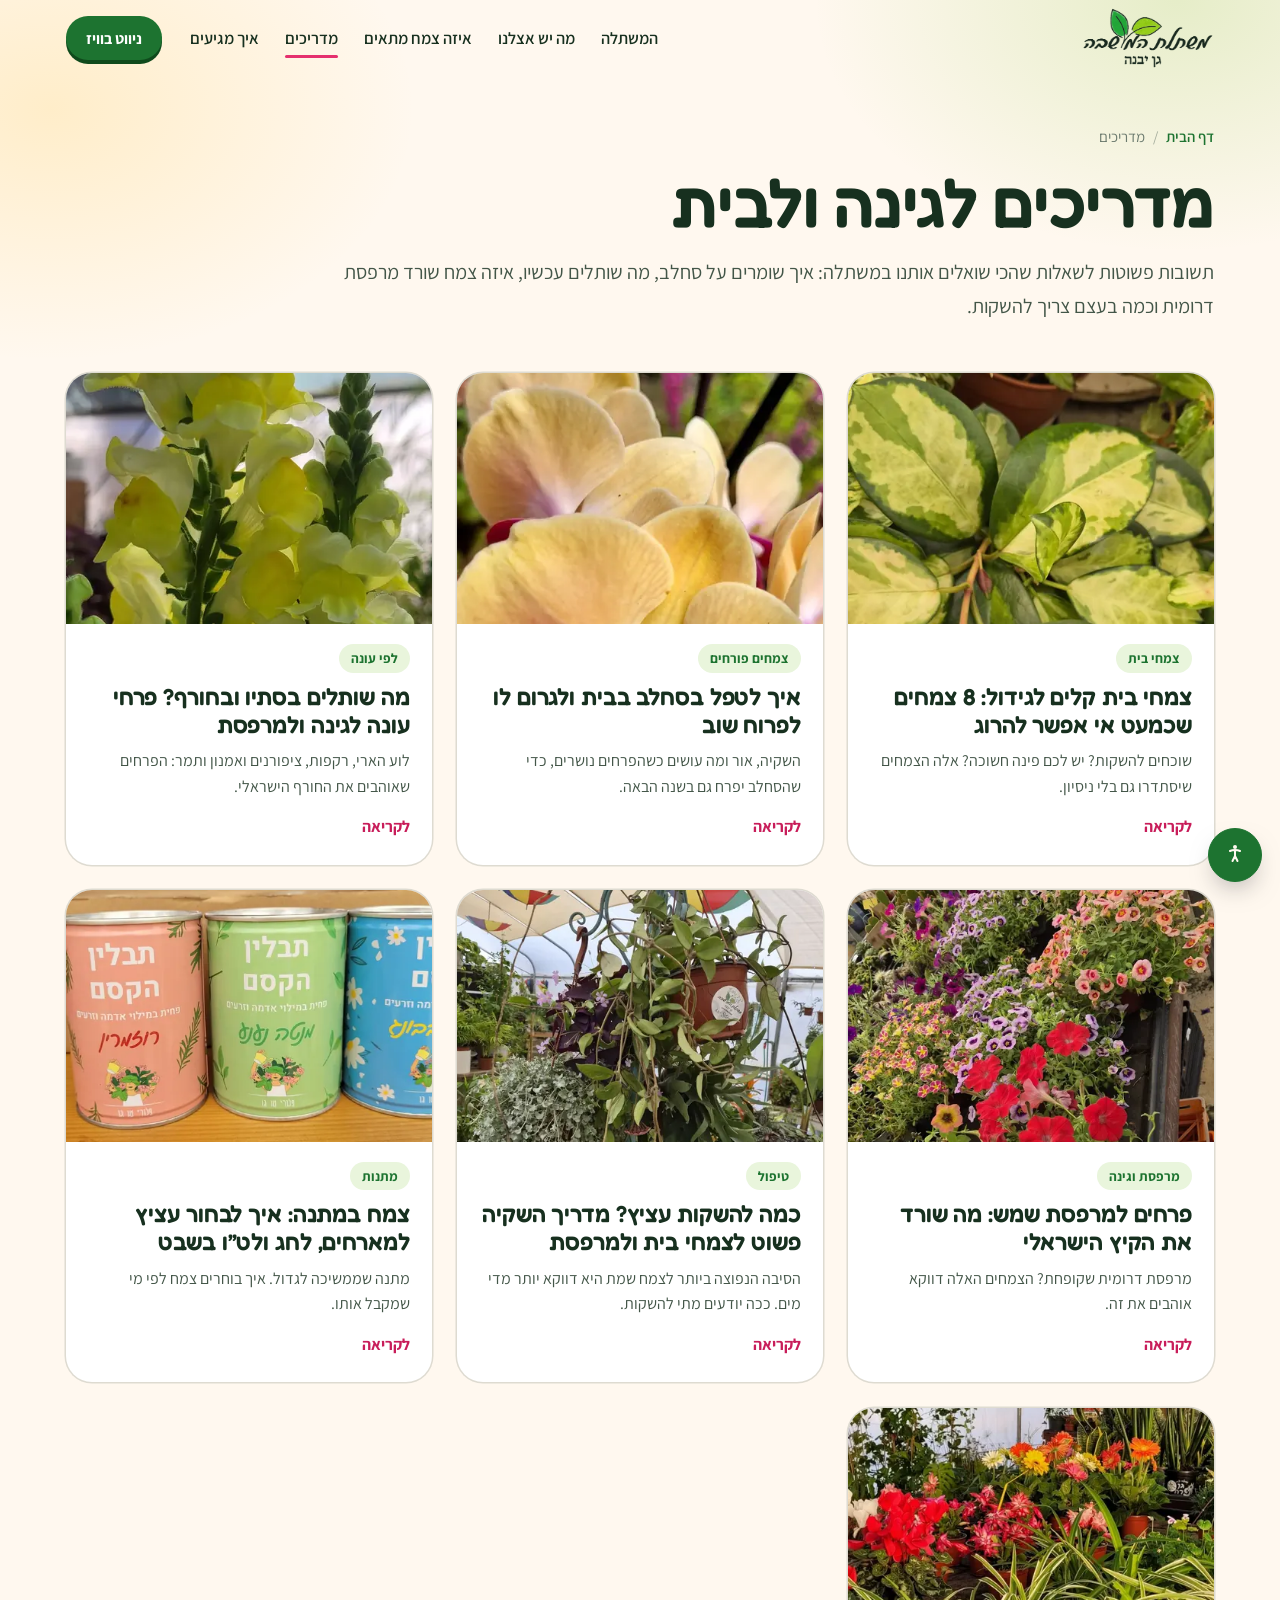
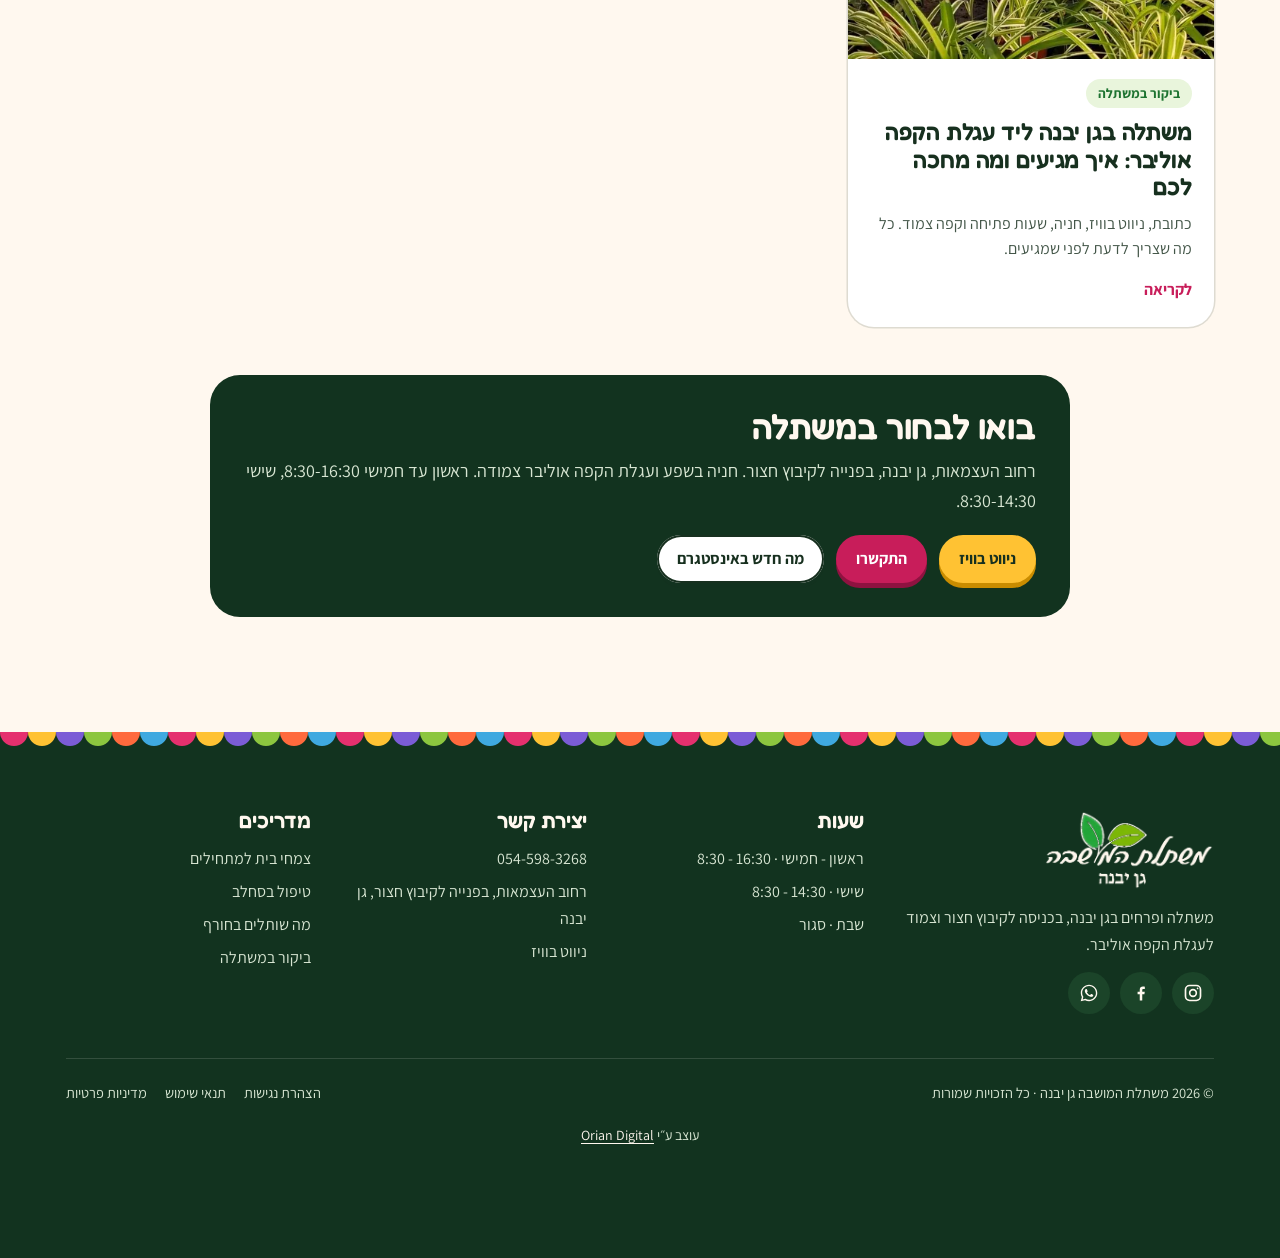
==== commit de13eae3: "Photo hero, readable ring text in Safari, shorter story, compact phone finder, 2-up categories on ph" ====
--- a/blog/index.html
+++ b/blog/index.html
@@ -23,12 +23,12 @@
 <link rel="icon" type="image/png" sizes="192x192" href="../assets/img/favicon-192.png">
 <link rel="apple-touch-icon" href="../assets/img/apple-touch-icon.png">
 <script src="../assets/framebust.js"></script>
-<script src="../assets/boot.js?v=1"></script>
+<script src="../assets/boot.js?v=2"></script>
 <link rel="preload" href="../assets/fonts/fredoka-400-700-hebrew.woff2" as="font" type="font/woff2" crossorigin>
-<link rel="stylesheet" href="../assets/fonts.css?v=1">
-<link rel="stylesheet" href="../assets/site.css?v=1">
-<link rel="stylesheet" href="../assets/a11y.css?v=1">
-<script src="../assets/a11y.js?v=1"></script>
+<link rel="stylesheet" href="../assets/fonts.css?v=2">
+<link rel="stylesheet" href="../assets/site.css?v=2">
+<link rel="stylesheet" href="../assets/a11y.css?v=2">
+<script src="../assets/a11y.js?v=2"></script>
 <script type="application/ld+json">
 {"@context":"https://schema.org","@graph":[{"@type":"Blog","name":"מדריכים מהמשתלה","url":"https://oriantoledano-ship-it.github.io/moshava-nursery/blog/","inLanguage":"he-IL","publisher":{"@type":"Organization","name":"משתלת המושבה גן יבנה","url":"https://oriantoledano-ship-it.github.io/moshava-nursery/","logo":{"@type":"ImageObject","url":"https://oriantoledano-ship-it.github.io/moshava-nursery/assets/img/logo.png"}},"blogPost":[{"@type":"BlogPosting","headline":"צמחי בית קלים לגידול: 8 צמחים שכמעט אי אפשר להרוג","url":"https://oriantoledano-ship-it.github.io/moshava-nursery/blog/house-plants-for-beginners.html","datePublished":"2026-10-22"},{"@type":"BlogPosting","headline":"איך לטפל בסחלב בבית ולגרום לו לפרוח שוב","url":"https://oriantoledano-ship-it.github.io/moshava-nursery/blog/orchid-care.html","datePublished":"2026-10-22"},{"@type":"BlogPosting","headline":"מה שותלים בסתיו ובחורף? פרחי עונה לגינה ולמרפסת","url":"https://oriantoledano-ship-it.github.io/moshava-nursery/blog/autumn-winter-planting.html","datePublished":"2026-10-22"},{"@type":"BlogPosting","headline":"פרחים למרפסת שמש: מה שורד את הקיץ הישראלי","url":"https://oriantoledano-ship-it.github.io/moshava-nursery/blog/sun-balcony-flowers.html","datePublished":"2026-10-22"},{"@type":"BlogPosting","headline":"כמה להשקות עציץ? מדריך השקיה פשוט לצמחי בית ולמרפסת","url":"https://oriantoledano-ship-it.github.io/moshava-nursery/blog/watering-guide.html","datePublished":"2026-10-22"},{"@type":"BlogPosting","headline":"צמח במתנה: איך לבחור עציץ למארחים, לחג ולט״ו בשבט","url":"https://oriantoledano-ship-it.github.io/moshava-nursery/blog/plant-gift-guide.html","datePublished":"2026-10-22"},{"@type":"BlogPosting","headline":"משתלה בגן יבנה ליד עגלת הקפה אוליבר: איך מגיעים ומה מחכה לכם","url":"https://oriantoledano-ship-it.github.io/moshava-nursery/blog/nursery-gan-yavne.html","datePublished":"2026-10-22"}]},{"@type":"BreadcrumbList","itemListElement":[{"@type":"ListItem","position":1,"name":"דף הבית","item":"https://oriantoledano-ship-it.github.io/moshava-nursery/"},{"@type":"ListItem","position":2,"name":"מדריכים","item":"https://oriantoledano-ship-it.github.io/moshava-nursery/blog/"}]}]}
 </script>
@@ -37,7 +37,7 @@
 
 <header class="hdr" id="hdr">
   <div class="wrap hdr-in">
-    <a href="../" class="brand" aria-label="משתלת המושבה גן יבנה - לעמוד הבית"><img src="../assets/img/logo-360.png" alt="משתלת המושבה גן יבנה" width="360" height="169"></a>
+    <a href="../" class="brand" aria-label="משתלת המושבה גן יבנה - לעמוד הבית"><img class="logo-dark" src="../assets/img/logo-360.png" alt="משתלת המושבה גן יבנה" width="360" height="169"><img class="logo-light" src="../assets/img/logo-360-light.png" alt="" width="360" height="169"></a>
     <nav class="nav" aria-label="ניווט ראשי">
       <a href="../index.html#story">המשתלה</a>
       <a href="../index.html#plants">מה יש אצלנו</a>
@@ -108,7 +108,7 @@
       </div>
       <div class="foot-col">
         <h3>יצירת קשר</h3>
-        <a href="tel:+972545983268" dir="ltr">054-598-3268</a>
+        <a href="tel:+972545983268"><span dir="ltr">054-598-3268</span></a>
         <p>רחוב העצמאות, בפנייה לקיבוץ חצור, גן יבנה</p>
         <a href="https://waze.com/ul?ll=31.7855279,34.7253582&amp;navigate=yes" target="_blank" rel="noopener noreferrer">ניווט בוויז</a>
       </div>
@@ -150,6 +150,6 @@
   <a class="a11y-statement" href="../accessibility.html">הצהרת נגישות</a>
 </div>
 
-<script src="../assets/site.js?v=1"></script>
+<script src="../assets/site.js?v=2"></script>
 </body>
 </html>
--- a/assets/site.css
+++ b/assets/site.css
@@ -178,75 +178,81 @@
 .drawer .btn { margin-top: 22px; align-self: flex-start; }
 .drawer .scallop { position: absolute; inset: 0 0 auto; }
 
-/* ---------- hero ---------- */
+/* ---------- hero: the greenhouse photo, full bleed ---------- */
 .hero {
   position: relative;
-  padding: calc(var(--hdr) + clamp(26px, 5vw, 56px)) 0 clamp(64px, 8vw, 104px);
+  display: flex;
+  align-items: center;
+  min-height: min(100svh, 920px);
+  padding: calc(var(--hdr) + 40px) 0 clamp(56px, 7vw, 96px);
   overflow: hidden;
+  background: var(--forest);
+  color: var(--cream-text);
+}
+.hero-bg, .hero-bg img { position: absolute; inset: 0; width: 100%; height: 100%; }
+.hero-bg img { object-fit: cover; object-position: 50% 40%; }
+.hero::before {
+  content: '';
+  position: absolute;
+  inset: 0;
+  z-index: 1;
   background:
-    radial-gradient(520px 420px at 6% 18%, rgba(255, 194, 51, .28), transparent 70%),
-    radial-gradient(560px 460px at 0% 92%, rgba(229, 48, 110, .14), transparent 70%),
-    radial-gradient(620px 520px at 98% 4%, rgba(140, 198, 63, .24), transparent 70%),
-    var(--paper);
-}
-.hero .wrap { display: grid; grid-template-columns: 1.02fr 1fr; gap: clamp(28px, 4vw, 64px); align-items: center; }
-.hero-txt { position: relative; z-index: 2; }
-.h1-name { display: block; font-size: clamp(54px, 8.6vw, 112px); line-height: .98; font-weight: 700; color: var(--ink); }
-.h1-sub { display: block; margin-top: 12px; font-size: clamp(24px, 3vw, 36px); font-weight: 500; color: var(--leaf-deep); }
-.hero-lead { margin-top: 22px; max-width: 34em; font-size: clamp(18px, 1.7vw, 21px); color: var(--ink-soft); }
+    linear-gradient(to left, rgba(10, 34, 20, .88) 0%, rgba(10, 34, 20, .66) 36%, rgba(10, 34, 20, .12) 68%, rgba(10, 34, 20, 0) 100%),
+    linear-gradient(to bottom, rgba(10, 34, 20, .55) 0%, rgba(10, 34, 20, 0) 22%);
+}
+.hero-in { position: relative; z-index: 2; width: 100%; }
+.hero-txt { max-width: 640px; }
+.h1-name { display: block; font-size: clamp(56px, 8.4vw, 116px); line-height: .98; font-weight: 700; color: #fff; text-shadow: 0 2px 30px rgba(0, 0, 0, .25); }
+.h1-sub { display: block; margin-top: 12px; font-size: clamp(24px, 3vw, 36px); font-weight: 500; color: #C6EA8B; }
+.hero-lead { margin-top: 20px; max-width: 32em; font-size: clamp(18px, 1.7vw, 21px); color: rgba(255, 248, 239, .92); }
 .hero-cta { display: flex; flex-wrap: wrap; gap: 14px; margin-top: 30px; }
-.facts { display: flex; flex-wrap: wrap; gap: 10px; margin-top: 30px; list-style: none; }
+.hero .btn--ghost { box-shadow: 0 5px 0 rgba(0, 0, 0, .25); }
+.facts { display: flex; flex-wrap: wrap; gap: 10px; margin-top: 28px; list-style: none; }
 .facts li {
   display: inline-flex;
   align-items: center;
   gap: 8px;
   padding: 8px 15px 8px 17px;
   border-radius: 100px;
-  background: #fff;
+  background: rgba(255, 255, 255, .95);
+  color: var(--ink);
   font-weight: 600;
   font-size: 15.5px;
-  box-shadow: 0 0 0 1.5px var(--line);
 }
 .facts svg { width: 20px; height: 20px; flex: none; }
 .open-badge { display: inline-flex; align-items: center; gap: 8px; margin-bottom: 18px; padding: 6px 14px; border-radius: 100px; background: var(--blush); color: var(--rose-deep); font-weight: 700; font-size: 15px; }
 .open-badge::before { content: ''; width: 9px; height: 9px; border-radius: 50%; background: currentColor; }
 .open-badge.is-open { background: var(--mint); color: var(--leaf-deep); }
 
-.collage { position: relative; height: clamp(500px, 50vw, 640px); }
-.hc { position: absolute; margin: 0; border-radius: var(--r); box-shadow: 0 26px 50px -26px rgba(23, 48, 31, .55); background: var(--mint); }
-.hc img { width: 100%; height: 100%; object-fit: cover; border-radius: inherit; }
-.hc-1 { width: 46%; aspect-ratio: 4 / 5; inset-inline-end: 4%; top: 2%; transform: rotate(-4deg); z-index: 2; }
-.hc-2 { width: 38%; aspect-ratio: 4 / 5; inset-inline-start: 2%; top: 0; transform: rotate(5deg); }
-.hc-3 { width: 44%; aspect-ratio: 4 / 5; inset-inline-start: 12%; bottom: 0; transform: rotate(-3deg); z-index: 3; }
-.hc-4 { width: 36%; aspect-ratio: 4 / 5; inset-inline-end: 0; bottom: 4%; transform: rotate(6deg); z-index: 1; }
-.hc .tag { bottom: 26px; inset-inline-start: -10px; transform: rotate(-6deg); }
-.hc-2 .tag { inset-inline-start: auto; inset-inline-end: -8px; top: 18px; bottom: auto; transform: rotate(5deg); }
-.hc-4 .tag { inset-inline-start: auto; inset-inline-end: 14px; top: -14px; bottom: auto; transform: rotate(-4deg); }
-
-.stamp { position: absolute; z-index: 4; width: 136px; height: 136px; inset-inline-start: 40%; top: 47%; }
-.stamp-disc { position: absolute; inset: 0; border-radius: 50%; background: var(--rose-deep); box-shadow: 0 16px 30px -14px rgba(143, 18, 64, .8); }
+.stamp { position: absolute; z-index: 3; width: 150px; height: 150px; inset-inline-end: 7%; bottom: 13%; }
+.stamp-disc { position: absolute; inset: 0; border-radius: 50%; background: var(--rose-deep); box-shadow: 0 16px 30px -14px rgba(0, 0, 0, .6); }
 .stamp svg { position: absolute; inset: 0; width: 100%; height: 100%; }
 .stamp-ring { animation: spin 26s linear infinite; transform-origin: 50% 50%; }
-.stamp-ring text { direction: ltr; font-family: var(--display); font-weight: 600; font-size: 12.4px; letter-spacing: .06em; fill: #fff; }
+/* the ring text is stored in visual order and laid out exactly as written, so it reads right in Safari too */
+.stamp-ring text { direction: ltr; unicode-bidi: bidi-override; font-family: var(--display); font-weight: 600; font-size: 12.4px; fill: #fff; }
 .stamp-mid { position: absolute; inset: 0; display: grid; place-items: center; }
-.stamp-mid svg { position: static; width: 46px; height: 46px; }
+.stamp-mid svg { position: static; width: 60px; height: 60px; }
 @keyframes spin { to { transform: rotate(360deg); } }
 
+/* header over the photo */
+.logo-light { display: none; }
+.photo-hero .hdr:not(.is-stuck) .logo-dark, .hdr.is-open .logo-dark { display: none; }
+.photo-hero .hdr:not(.is-stuck) .logo-light, .hdr.is-open .logo-light { display: block; }
+.photo-hero .hdr:not(.is-stuck) .nav a { color: #fff; }
+.hdr.is-open .burger { background: var(--sun); }
+.hdr.is-open .burger span { background: var(--ink); }
+
 /* entrance */
-.js .hero-txt > *, .js .hc, .js .stamp { opacity: 0; }
+.js .hero-txt > *, .js .stamp { opacity: 0; }
+.hero.is-live .hero-bg img { animation: settle 1.8s cubic-bezier(.2, .7, .2, 1) both; }
 .hero.is-live .hero-txt > * { animation: rise .8s cubic-bezier(.2, .7, .2, 1) both; }
 .hero.is-live .hero-txt > *:nth-child(2) { animation-delay: .08s; }
 .hero.is-live .hero-txt > *:nth-child(3) { animation-delay: .16s; }
 .hero.is-live .hero-txt > *:nth-child(4) { animation-delay: .24s; }
 .hero.is-live .hero-txt > *:nth-child(5) { animation-delay: .32s; }
-.hero.is-live .hc { animation: bloom .9s cubic-bezier(.2, .8, .2, 1.05) both; }
-.hero.is-live .hc-1 { animation-delay: .15s; --rot: -4deg; }
-.hero.is-live .hc-2 { animation-delay: .27s; --rot: 5deg; }
-.hero.is-live .hc-3 { animation-delay: .39s; --rot: -3deg; }
-.hero.is-live .hc-4 { animation-delay: .51s; --rot: 6deg; }
-.hero.is-live .stamp { animation: pop .7s .8s cubic-bezier(.3, 1.4, .5, 1) both; }
+.hero.is-live .stamp { animation: pop .7s .6s cubic-bezier(.3, 1.4, .5, 1) both; }
+@keyframes settle { from { transform: scale(1.07); } to { transform: none; } }
 @keyframes rise { from { opacity: 0; transform: translateY(26px); } to { opacity: 1; transform: none; } }
-@keyframes bloom { from { opacity: 0; transform: translateY(40px) scale(.86) rotate(0deg); } to { opacity: 1; transform: rotate(var(--rot)); } }
 @keyframes pop { from { opacity: 0; transform: scale(.4) rotate(-40deg); } to { opacity: 1; transform: none; } }
 
 /* ---------- marquee ---------- */
@@ -345,6 +351,7 @@
 .opt input:checked + .opt-in { background: var(--butter); box-shadow: inset 0 0 0 2.5px var(--ink); }
 .opt input:focus-visible + .opt-in { outline: 3px solid var(--lilac); outline-offset: 2px; }
 
+.lb-s { display: none; }
 .fd-res-h { font-family: var(--display); font-size: 24px; font-weight: 600; margin-bottom: 16px; }
 .fd-list { display: grid; grid-template-columns: repeat(3, 1fr); gap: 16px; list-style: none; transition: opacity .25s ease, transform .25s ease; }
 .fd-list.is-swap { opacity: 0; transform: translateY(10px); }
@@ -492,7 +499,7 @@
 body.mcta-on .mcta { transform: none; }
 
 /* ---------- reveal ---------- */
-.js .rv { opacity: 0; transform: translateY(28px); transition: opacity .8s ease, transform .8s cubic-bezier(.2, .7, .2, 1); }
+.js .rv { opacity: 0; transform: translateY(28px); transition: opacity .65s ease, transform .65s cubic-bezier(.2, .7, .2, 1); }
 .js .rv.is-in { opacity: 1; transform: none; }
 
 /* ---------- article pages (blog + legal) ---------- */
@@ -550,9 +557,7 @@
   .nav, .hdr-cta { display: none; }
   .burger { display: block; }
   .brand img { width: 112px; }
-  .hero .wrap, .story .wrap, .where { grid-template-columns: 1fr; }
-  .collage { height: clamp(380px, 92vw, 520px); max-width: 560px; width: 100%; margin: 6px auto 0; }
-  .stamp { width: 112px; height: 112px; }
+  .story .wrap, .where { grid-template-columns: 1fr; }
   .story-media { max-width: 560px; }
   .cat-grid, .posts { grid-template-columns: 1fr 1fr; }
   .perks { grid-template-columns: 1fr; }
@@ -561,20 +566,52 @@
   .mcta { display: flex; }
   body.mcta-on .a11y-btn { bottom: 84px; }
 }
+@media (max-width: 700px) {
+  .hero { align-items: flex-end; min-height: 94svh; padding-bottom: 40px; }
+  .hero::before { background: linear-gradient(to top, rgba(10, 34, 20, .94) 0%, rgba(10, 34, 20, .78) 42%, rgba(10, 34, 20, .2) 72%, rgba(10, 34, 20, .45) 100%); }
+  .hero-bg img { object-position: 50% 30%; }
+  .stamp { width: 106px; height: 106px; top: calc(var(--hdr) + 12px); bottom: auto; inset-inline-end: 16px; }
+  .stamp-mid svg { width: 44px; height: 44px; }
+}
 @media (max-width: 640px) {
   body { font-size: 17px; }
   .hero-cta .btn { flex: 1 1 auto; }
   .facts li { font-size: 14.5px; padding: 7px 13px; }
-  .fd-list { grid-template-columns: 1fr; }
-  .pl { display: grid; grid-template-columns: 120px 1fr; }
-  .pl-img { aspect-ratio: auto; height: 100%; min-height: 150px; }
-  .pl-body { padding: 14px 16px; }
-  .cat-grid, .posts { grid-template-columns: 1fr; }
-  .cat { display: grid; grid-template-columns: 42% 1fr; }
-  .cat-img { aspect-ratio: auto; height: 100%; min-height: 150px; }
-  .cat-body { border-top: 0; border-inline-start: 7px solid var(--c); padding: 16px 16px 18px; }
-  .cat h3 { font-size: 22px; }
-  .cat p { font-size: 15.5px; }
+  .posts { grid-template-columns: 1fr; }
+  /* categories: two per row on phones */
+  .cat-grid { grid-template-columns: 1fr 1fr; gap: 12px; }
+  .cat-img { aspect-ratio: 1 / 1; }
+  .cat-body { padding: 12px 12px 14px; border-top-width: 6px; }
+  .cat h3 { font-size: 17.5px; line-height: 1.15; }
+  .cat p { margin-top: 5px; font-size: 14px; line-height: 1.45; }
+  /* plant finder: compact, so the results show right under the questions */
+  .finder { padding-top: 60px; padding-bottom: 64px; }
+  .finder .sec-head { margin-bottom: 18px; }
+  .finder .lede { margin-top: 8px; font-size: 16px; }
+  .fd { gap: 18px; }
+  .fd-q { gap: 14px; padding: 14px; border-radius: 24px; }
+  .fd-q legend { font-size: 18px; margin-bottom: 8px; }
+  .fd-opts { grid-template-columns: 1fr 1fr; gap: 8px; }
+  .fd-opts--care { grid-template-columns: repeat(3, 1fr); }
+  .opt-in { min-height: 46px; padding: 8px 10px; gap: 7px; border-radius: 14px; font-size: 14.5px; }
+  .opt-in svg { width: 20px; height: 20px; }
+  .fd-opts--care .opt-in { justify-content: center; text-align: center; }
+  .fd-opts--care .opt-in svg { display: none; }
+  .lb-l { display: none; }
+  .lb-s { display: inline; }
+  .fd-res-h { font-size: 18px; margin-bottom: 10px; }
+  .fd-list { grid-template-columns: 1fr; gap: 10px; }
+  .pl { display: grid; grid-template-columns: 96px 1fr; border-radius: 18px; }
+  .pl-img { aspect-ratio: auto; height: 100%; min-height: 104px; }
+  .pl-body { padding: 10px 12px 12px; }
+  .pl h3 { font-size: 17.5px; }
+  .meters { display: flex; flex-wrap: wrap; gap: 2px 14px; margin-top: 4px; font-size: 13px; }
+  .meter b { min-width: 0; }
+  .meter svg { width: 13px; height: 13px; }
+  .pl p { margin-top: 4px; font-size: 13.5px; line-height: 1.45; display: -webkit-box; -webkit-line-clamp: 2; -webkit-box-orient: vertical; overflow: hidden; }
+  .fd-note { margin-top: 12px; font-size: 15px; }
+  /* gallery buttons stacked */
+  .gal-cta { flex-direction: column; align-items: stretch; max-width: 380px; margin-inline: auto; }
   .tag { font-size: 13.5px; padding: 5px 11px 6px; }
   .foot-top { grid-template-columns: 1fr; }
   .map { min-height: 320px; }
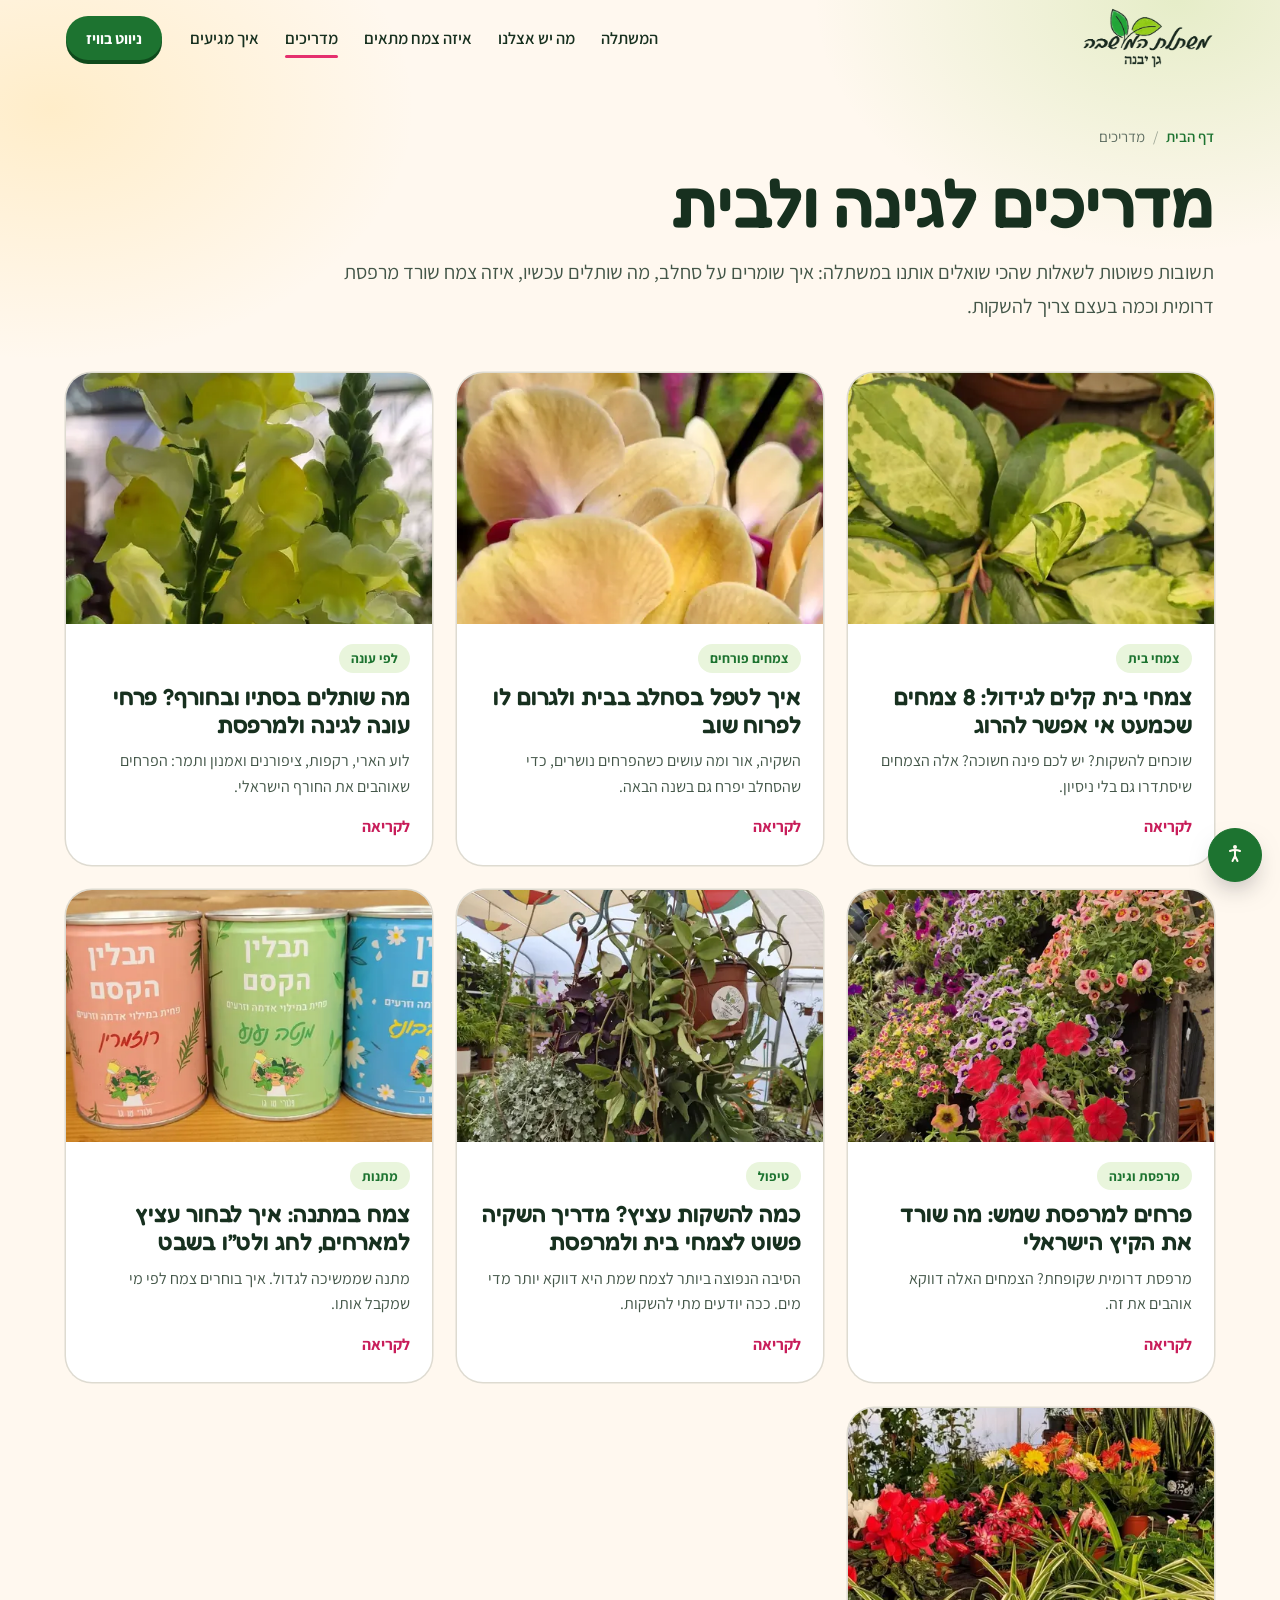
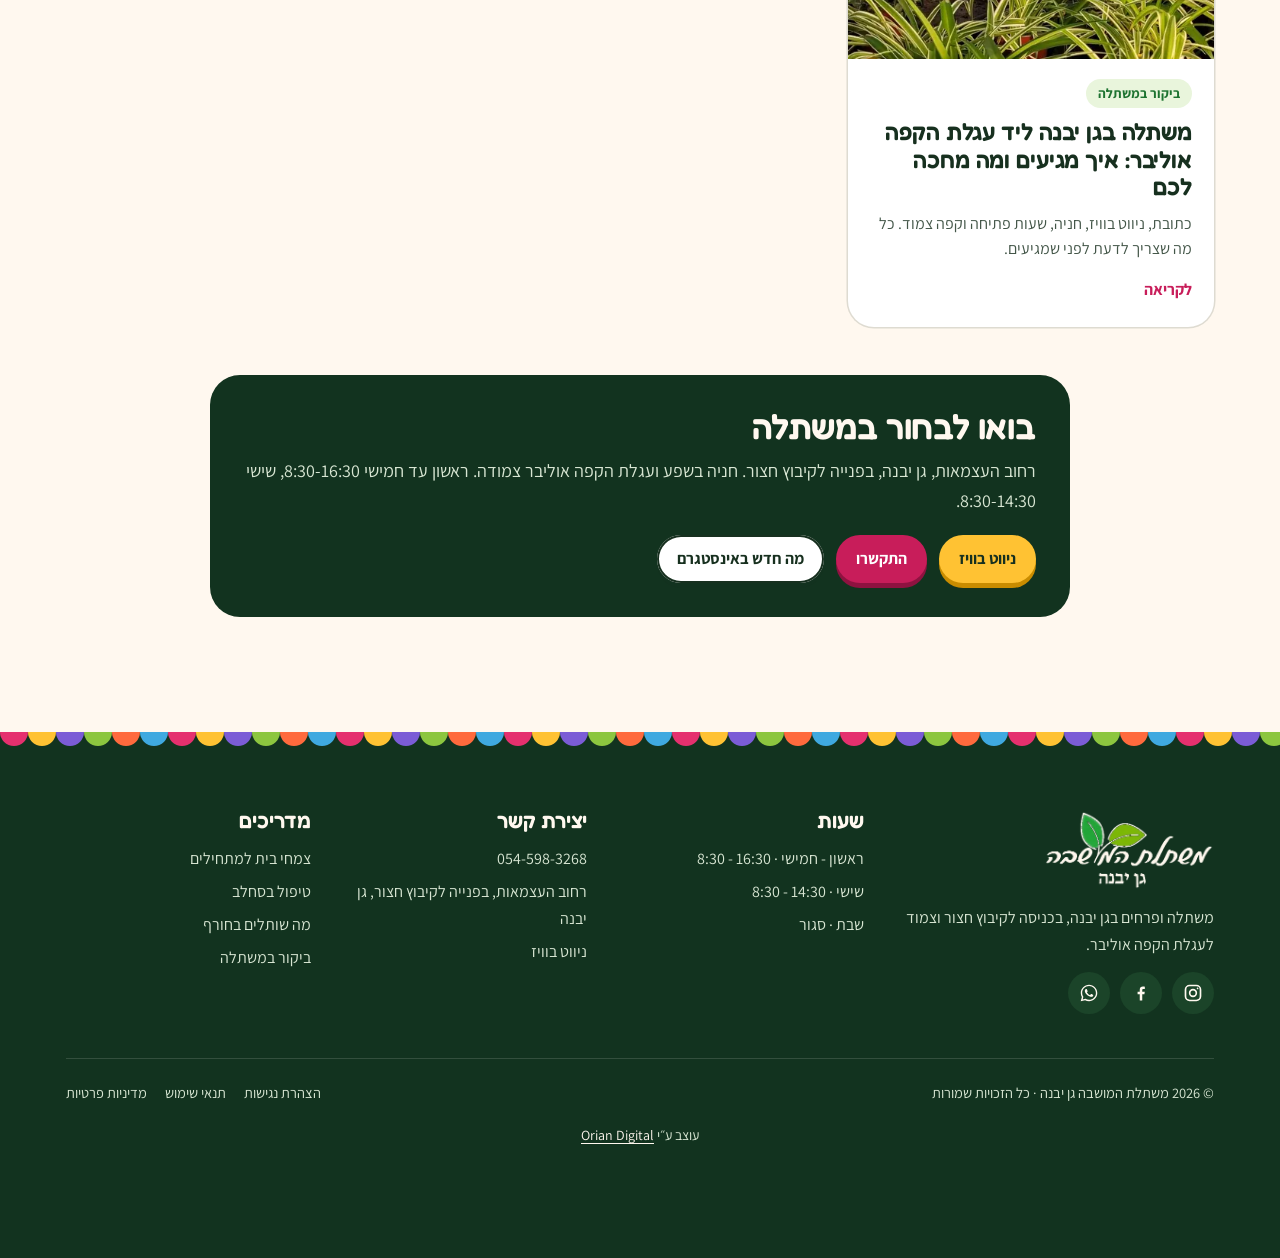
==== commit 5ba60dcd: "Darken faint text to pass 4.5:1 contrast (captions, byline) Co-Authored-By: Claude Opus 5.5 <noreply" ====
--- a/blog/index.html
+++ b/blog/index.html
@@ -3,7 +3,7 @@
 <head>
 <meta charset="UTF-8">
 <meta name="viewport" content="width=device-width, initial-scale=1">
-<meta http-equiv="Content-Security-Policy" content="default-src 'self'; base-uri 'self'; object-src 'none'; form-action 'self'; frame-src 'none'; img-src 'self' data:; script-src 'self'; style-src 'self' 'unsafe-inline'; font-src 'self'; connect-src 'self'; upgrade-insecure-requests">
+<meta http-equiv="Content-Security-Policy" content="default-src 'self'; base-uri 'self'; object-src 'none'; form-action 'self'; frame-src 'none'; img-src 'self' data:; script-src 'self' 'sha256-d/ySZ1WiQ+UsI2MXkg0G7dQ5B7Lvl4PpArKC8Ow6lrA='; style-src 'self' 'unsafe-inline'; font-src 'self'; connect-src 'self'; upgrade-insecure-requests">
 <meta name="referrer" content="strict-origin-when-cross-origin">
 <title>מדריכים לגינה ולבית | משתלת המושבה גן יבנה</title>
 <meta name="description" content="מדריכים לגינה ולבית ממשתלת המושבה בגן יבנה: צמחי בית למתחילים, טיפול בסחלב, מה שותלים בכל עונה, פרחים למרפסת שמש, השקיה נכונה ורעיונות לצמח במתנה.">
@@ -16,6 +16,9 @@
 <meta property="og:description" content="מדריכים לגינה ולבית ממשתלת המושבה בגן יבנה: צמחי בית למתחילים, טיפול בסחלב, מה שותלים בכל עונה, פרחים למרפסת שמש, השקיה נכונה ורעיונות לצמח במתנה.">
 <meta property="og:url" content="https://oriantoledano-ship-it.github.io/moshava-nursery/blog/">
 <meta property="og:image" content="https://oriantoledano-ship-it.github.io/moshava-nursery/assets/img/og.jpg">
+<meta property="og:image:width" content="1200">
+<meta property="og:image:height" content="630">
+<meta property="og:image:alt" content="משתלת המושבה גן יבנה">
 <meta name="twitter:card" content="summary_large_image">
 <meta name="theme-color" content="#FFF8EF">
 <link rel="icon" href="../favicon.ico" sizes="any">
@@ -23,15 +26,16 @@
 <link rel="icon" type="image/png" sizes="192x192" href="../assets/img/favicon-192.png">
 <link rel="apple-touch-icon" href="../assets/img/apple-touch-icon.png">
 <script src="../assets/framebust.js"></script>
-<script src="../assets/boot.js?v=2"></script>
+<script src="../assets/boot.js?v=5"></script>
 <link rel="preload" href="../assets/fonts/fredoka-400-700-hebrew.woff2" as="font" type="font/woff2" crossorigin>
-<link rel="stylesheet" href="../assets/fonts.css?v=2">
-<link rel="stylesheet" href="../assets/site.css?v=2">
-<link rel="stylesheet" href="../assets/a11y.css?v=2">
-<script src="../assets/a11y.js?v=2"></script>
+<link rel="stylesheet" href="../assets/fonts.css?v=5">
+<link rel="stylesheet" href="../assets/site.css?v=5">
+<link rel="stylesheet" href="../assets/a11y.css?v=5">
+<script src="../assets/a11y.js?v=5"></script>
 <script type="application/ld+json">
-{"@context":"https://schema.org","@graph":[{"@type":"Blog","name":"מדריכים מהמשתלה","url":"https://oriantoledano-ship-it.github.io/moshava-nursery/blog/","inLanguage":"he-IL","publisher":{"@type":"Organization","name":"משתלת המושבה גן יבנה","url":"https://oriantoledano-ship-it.github.io/moshava-nursery/","logo":{"@type":"ImageObject","url":"https://oriantoledano-ship-it.github.io/moshava-nursery/assets/img/logo.png"}},"blogPost":[{"@type":"BlogPosting","headline":"צמחי בית קלים לגידול: 8 צמחים שכמעט אי אפשר להרוג","url":"https://oriantoledano-ship-it.github.io/moshava-nursery/blog/house-plants-for-beginners.html","datePublished":"2026-10-22"},{"@type":"BlogPosting","headline":"איך לטפל בסחלב בבית ולגרום לו לפרוח שוב","url":"https://oriantoledano-ship-it.github.io/moshava-nursery/blog/orchid-care.html","datePublished":"2026-10-22"},{"@type":"BlogPosting","headline":"מה שותלים בסתיו ובחורף? פרחי עונה לגינה ולמרפסת","url":"https://oriantoledano-ship-it.github.io/moshava-nursery/blog/autumn-winter-planting.html","datePublished":"2026-10-22"},{"@type":"BlogPosting","headline":"פרחים למרפסת שמש: מה שורד את הקיץ הישראלי","url":"https://oriantoledano-ship-it.github.io/moshava-nursery/blog/sun-balcony-flowers.html","datePublished":"2026-10-22"},{"@type":"BlogPosting","headline":"כמה להשקות עציץ? מדריך השקיה פשוט לצמחי בית ולמרפסת","url":"https://oriantoledano-ship-it.github.io/moshava-nursery/blog/watering-guide.html","datePublished":"2026-10-22"},{"@type":"BlogPosting","headline":"צמח במתנה: איך לבחור עציץ למארחים, לחג ולט״ו בשבט","url":"https://oriantoledano-ship-it.github.io/moshava-nursery/blog/plant-gift-guide.html","datePublished":"2026-10-22"},{"@type":"BlogPosting","headline":"משתלה בגן יבנה ליד עגלת הקפה אוליבר: איך מגיעים ומה מחכה לכם","url":"https://oriantoledano-ship-it.github.io/moshava-nursery/blog/nursery-gan-yavne.html","datePublished":"2026-10-22"}]},{"@type":"BreadcrumbList","itemListElement":[{"@type":"ListItem","position":1,"name":"דף הבית","item":"https://oriantoledano-ship-it.github.io/moshava-nursery/"},{"@type":"ListItem","position":2,"name":"מדריכים","item":"https://oriantoledano-ship-it.github.io/moshava-nursery/blog/"}]}]}
+{"@context":"https://schema.org","@graph":[{"@type":"Blog","name":"מדריכים מהמשתלה","url":"https://oriantoledano-ship-it.github.io/moshava-nursery/blog/","inLanguage":"he-IL","publisher":{"@type":"Organization","@id":"https://oriantoledano-ship-it.github.io/moshava-nursery/#nursery","name":"משתלת המושבה גן יבנה","url":"https://oriantoledano-ship-it.github.io/moshava-nursery/","logo":{"@type":"ImageObject","url":"https://oriantoledano-ship-it.github.io/moshava-nursery/assets/img/logo.png"}},"blogPost":[{"@type":"BlogPosting","headline":"צמחי בית קלים לגידול: 8 צמחים שכמעט אי אפשר להרוג","url":"https://oriantoledano-ship-it.github.io/moshava-nursery/blog/house-plants-for-beginners.html","datePublished":"2026-10-22"},{"@type":"BlogPosting","headline":"איך לטפל בסחלב בבית ולגרום לו לפרוח שוב","url":"https://oriantoledano-ship-it.github.io/moshava-nursery/blog/orchid-care.html","datePublished":"2026-10-22"},{"@type":"BlogPosting","headline":"מה שותלים בסתיו ובחורף? פרחי עונה לגינה ולמרפסת","url":"https://oriantoledano-ship-it.github.io/moshava-nursery/blog/autumn-winter-planting.html","datePublished":"2026-10-22"},{"@type":"BlogPosting","headline":"פרחים למרפסת שמש: מה שורד את הקיץ הישראלי","url":"https://oriantoledano-ship-it.github.io/moshava-nursery/blog/sun-balcony-flowers.html","datePublished":"2026-10-22"},{"@type":"BlogPosting","headline":"כמה להשקות עציץ? מדריך השקיה פשוט לצמחי בית ולמרפסת","url":"https://oriantoledano-ship-it.github.io/moshava-nursery/blog/watering-guide.html","datePublished":"2026-10-22"},{"@type":"BlogPosting","headline":"צמח במתנה: איך לבחור עציץ למארחים, לחג ולט״ו בשבט","url":"https://oriantoledano-ship-it.github.io/moshava-nursery/blog/plant-gift-guide.html","datePublished":"2026-10-22"},{"@type":"BlogPosting","headline":"משתלה בגן יבנה ליד עגלת הקפה אוליבר: איך מגיעים ומה מחכה לכם","url":"https://oriantoledano-ship-it.github.io/moshava-nursery/blog/nursery-gan-yavne.html","datePublished":"2026-10-22"}]},{"@type":"BreadcrumbList","itemListElement":[{"@type":"ListItem","position":1,"name":"דף הבית","item":"https://oriantoledano-ship-it.github.io/moshava-nursery/"},{"@type":"ListItem","position":2,"name":"מדריכים","item":"https://oriantoledano-ship-it.github.io/moshava-nursery/blog/"}]}]}
 </script>
+<script type="speculationrules">{"prefetch":[{"where":{"href_matches":"/moshava-nursery/*"},"eagerness":"moderate"}]}</script>
 </head>
 <body>
 
@@ -150,6 +154,6 @@
   <a class="a11y-statement" href="../accessibility.html">הצהרת נגישות</a>
 </div>
 
-<script src="../assets/site.js?v=2"></script>
+<script src="../assets/site.js?v=5"></script>
 </body>
 </html>
--- a/assets/site.css
+++ b/assets/site.css
@@ -9,7 +9,7 @@
   --butter: #FFF1C2;
   --ink: #17301F;
   --ink-soft: #435648;
-  --ink-faint: #6B7A6E;
+  --ink-faint: #5F6E62;
   --line: rgba(23, 48, 31, .14);
   --leaf: #2E9E3E;
   --leaf-deep: #1D7330;
@@ -200,7 +200,7 @@
     linear-gradient(to left, rgba(10, 34, 20, .88) 0%, rgba(10, 34, 20, .66) 36%, rgba(10, 34, 20, .12) 68%, rgba(10, 34, 20, 0) 100%),
     linear-gradient(to bottom, rgba(10, 34, 20, .55) 0%, rgba(10, 34, 20, 0) 22%);
 }
-.hero-in { position: relative; z-index: 2; width: 100%; }
+.hero-in { position: relative; z-index: 2; width: 100%; display: grid; grid-template-columns: 1.05fr .95fr; gap: clamp(24px, 4vw, 64px); align-items: center; }
 .hero-txt { max-width: 640px; }
 .h1-name { display: block; font-size: clamp(56px, 8.4vw, 116px); line-height: .98; font-weight: 700; color: #fff; text-shadow: 0 2px 30px rgba(0, 0, 0, .25); }
 .h1-sub { display: block; margin-top: 12px; font-size: clamp(24px, 3vw, 36px); font-weight: 500; color: #C6EA8B; }
@@ -234,6 +234,19 @@
 .stamp-mid svg { position: static; width: 60px; height: 60px; }
 @keyframes spin { to { transform: rotate(360deg); } }
 
+/* four photos laid over the greenhouse photo, like prints on a table */
+.collage { position: relative; height: clamp(460px, 42vw, 600px); }
+.hc { position: absolute; margin: 0; border: 6px solid #fff; border-radius: 22px; background: #fff; box-shadow: 0 30px 60px -24px rgba(0, 0, 0, .7); }
+.hc img { width: 100%; height: 100%; object-fit: cover; border-radius: 16px; }
+.hc-1 { width: 46%; aspect-ratio: 4 / 5; inset-inline-end: 4%; top: 2%; transform: rotate(-4deg); z-index: 2; }
+.hc-2 { width: 38%; aspect-ratio: 4 / 5; inset-inline-start: 2%; top: 0; transform: rotate(5deg); }
+.hc-3 { width: 44%; aspect-ratio: 4 / 5; inset-inline-start: 12%; bottom: 0; transform: rotate(-3deg); z-index: 3; }
+.hc-4 { width: 36%; aspect-ratio: 4 / 5; inset-inline-end: 0; bottom: 4%; transform: rotate(6deg); z-index: 1; }
+.hc .tag { bottom: 26px; inset-inline-start: -12px; transform: rotate(-6deg); }
+.hc-2 .tag { inset-inline-start: auto; inset-inline-end: -10px; top: 18px; bottom: auto; transform: rotate(5deg); }
+.hc-4 .tag { inset-inline-start: auto; inset-inline-end: 14px; top: -16px; bottom: auto; transform: rotate(-4deg); }
+.collage .stamp { width: 136px; height: 136px; inset-inline-start: 40%; inset-inline-end: auto; top: 46%; bottom: auto; }
+
 /* header over the photo */
 .logo-light { display: none; }
 .photo-hero .hdr:not(.is-stuck) .logo-dark, .hdr.is-open .logo-dark { display: none; }
@@ -243,14 +256,20 @@
 .hdr.is-open .burger span { background: var(--ink); }
 
 /* entrance */
-.js .hero-txt > *, .js .stamp { opacity: 0; }
+.js .hero-txt > *, .js .stamp, .js .hc { opacity: 0; }
 .hero.is-live .hero-bg img { animation: settle 1.8s cubic-bezier(.2, .7, .2, 1) both; }
 .hero.is-live .hero-txt > * { animation: rise .8s cubic-bezier(.2, .7, .2, 1) both; }
 .hero.is-live .hero-txt > *:nth-child(2) { animation-delay: .08s; }
 .hero.is-live .hero-txt > *:nth-child(3) { animation-delay: .16s; }
 .hero.is-live .hero-txt > *:nth-child(4) { animation-delay: .24s; }
 .hero.is-live .hero-txt > *:nth-child(5) { animation-delay: .32s; }
-.hero.is-live .stamp { animation: pop .7s .6s cubic-bezier(.3, 1.4, .5, 1) both; }
+.hero.is-live .hc { animation: bloom .9s cubic-bezier(.2, .8, .2, 1.05) both; }
+.hero.is-live .hc-1 { animation-delay: .15s; --rot: -4deg; }
+.hero.is-live .hc-2 { animation-delay: .27s; --rot: 5deg; }
+.hero.is-live .hc-3 { animation-delay: .39s; --rot: -3deg; }
+.hero.is-live .hc-4 { animation-delay: .51s; --rot: 6deg; }
+.hero.is-live .stamp { animation: pop .7s .8s cubic-bezier(.3, 1.4, .5, 1) both; }
+@keyframes bloom { from { opacity: 0; transform: translateY(40px) scale(.86) rotate(0deg); } to { opacity: 1; transform: rotate(var(--rot)); } }
 @keyframes settle { from { transform: scale(1.07); } to { transform: none; } }
 @keyframes rise { from { opacity: 0; transform: translateY(26px); } to { opacity: 1; transform: none; } }
 @keyframes pop { from { opacity: 0; transform: scale(.4) rotate(-40deg); } to { opacity: 1; transform: none; } }
@@ -532,6 +551,20 @@
 .prose figcaption { margin-top: 10px; font-size: 15px; color: var(--ink-faint); text-align: center; }
 .tip { padding: 22px 24px; border-radius: 22px; background: var(--butter); }
 .tip strong { font-family: var(--display); font-weight: 600; font-size: 20px; display: block; margin-bottom: 4px; }
+.tldr { padding: 20px 24px; border-radius: 22px; background: var(--mint); border-inline-start: 6px solid var(--leaf); }
+.tldr strong { font-family: var(--display); font-weight: 600; font-size: 20px; display: block; margin-bottom: 4px; color: var(--leaf-deep); }
+.tldr p { margin: 0; color: var(--ink); }
+.prose .facts { width: 100%; border-collapse: separate; border-spacing: 0; border-radius: 22px; overflow: hidden; background: #fff; box-shadow: inset 0 0 0 2px var(--line); font-size: 17px; }
+.facts caption { caption-side: top; padding-bottom: 10px; text-align: start; font-family: var(--display); font-weight: 600; font-size: 21px; color: var(--ink); }
+.facts th, .facts td { padding: 12px 18px; text-align: start; vertical-align: top; border-top: 1px solid var(--line); }
+.facts tr:first-child th, .facts tr:first-child td { border-top: 0; }
+.facts th { width: 30%; background: var(--paper-2); font-weight: 800; color: var(--ink); white-space: nowrap; }
+.facts td { color: var(--ink-soft); }
+.prose .byline { margin-top: 40px; padding-top: 18px; border-top: 2px dashed var(--line); font-size: 16px; color: var(--ink-faint); }
+@media (max-width: 640px) {
+  .facts th, .facts td { padding: 10px 12px; }
+  .facts th { white-space: normal; width: 34%; }
+}
 .cta-box { margin-top: 48px; padding: clamp(24px, 3vw, 34px); border-radius: 30px; background: var(--forest); color: var(--cream-text); }
 .cta-box h2 { margin: 0; font-size: clamp(26px, 3vw, 34px); color: var(--cream-text); }
 .cta-box p { margin-top: 10px; color: var(--cream-soft); }
@@ -558,6 +591,15 @@
   .burger { display: block; }
   .brand img { width: 112px; }
   .story .wrap, .where { grid-template-columns: 1fr; }
+  /* the stamp sits on the hero's corner here, so only the text and photos carry the stacking */
+  .hero-in { position: static; grid-template-columns: 1fr; gap: 0; }
+  .hero-txt { position: relative; z-index: 2; }
+  .collage { position: static; height: auto; display: flex; justify-content: center; gap: 3%; margin-top: 30px; max-width: 560px; }
+  .hc { position: relative; z-index: 2; inset: auto; top: auto; bottom: auto; width: 23%; border-width: 4px; border-radius: 14px; }
+  .hc img { border-radius: 10px; }
+  .hc-1, .hc-2, .hc-3, .hc-4 { width: 23%; }
+  .hc .tag { display: none; }
+  .collage .stamp { width: 106px; height: 106px; top: calc(var(--hdr) + 12px); bottom: auto; inset-inline-end: 16px; inset-inline-start: auto; }
   .story-media { max-width: 560px; }
   .cat-grid, .posts { grid-template-columns: 1fr 1fr; }
   .perks { grid-template-columns: 1fr; }
@@ -570,7 +612,6 @@
   .hero { align-items: flex-end; min-height: 94svh; padding-bottom: 40px; }
   .hero::before { background: linear-gradient(to top, rgba(10, 34, 20, .94) 0%, rgba(10, 34, 20, .78) 42%, rgba(10, 34, 20, .2) 72%, rgba(10, 34, 20, .45) 100%); }
   .hero-bg img { object-position: 50% 30%; }
-  .stamp { width: 106px; height: 106px; top: calc(var(--hdr) + 12px); bottom: auto; inset-inline-end: 16px; }
   .stamp-mid svg { width: 44px; height: 44px; }
 }
 @media (max-width: 640px) {
